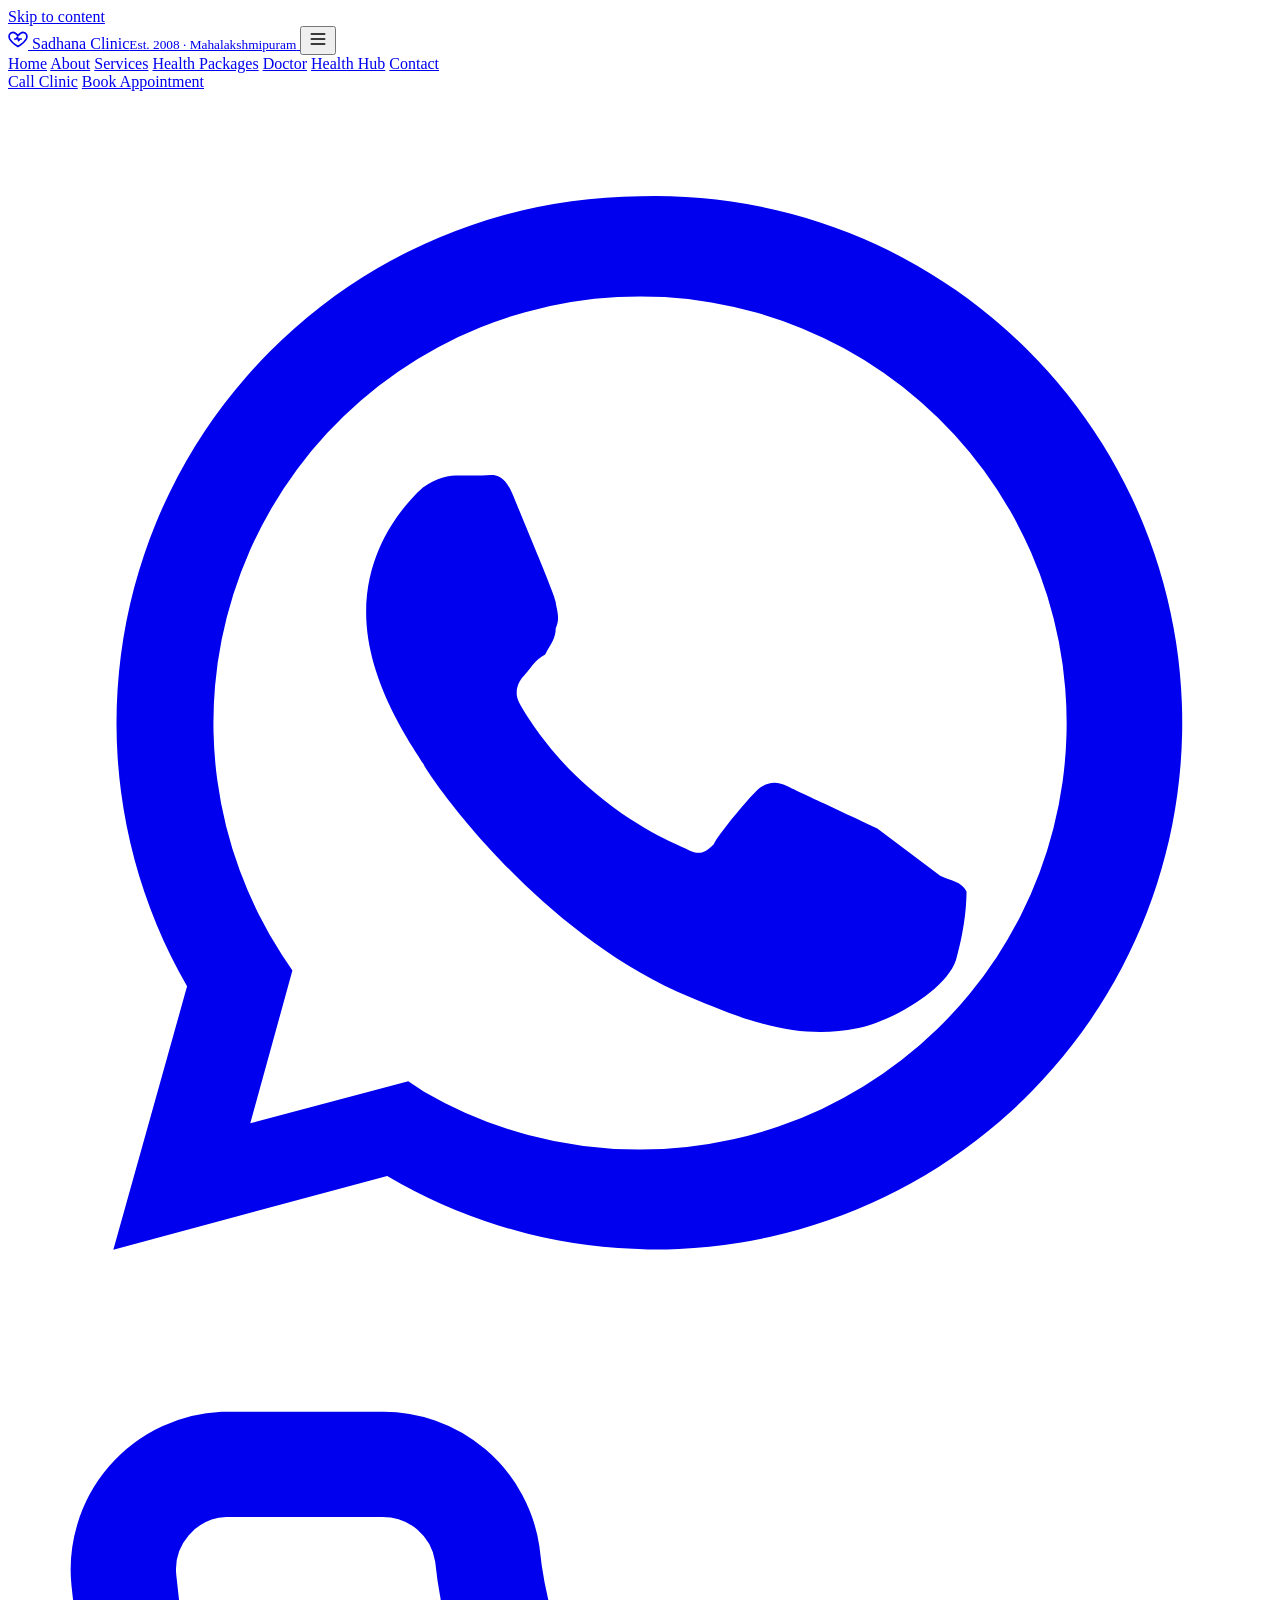
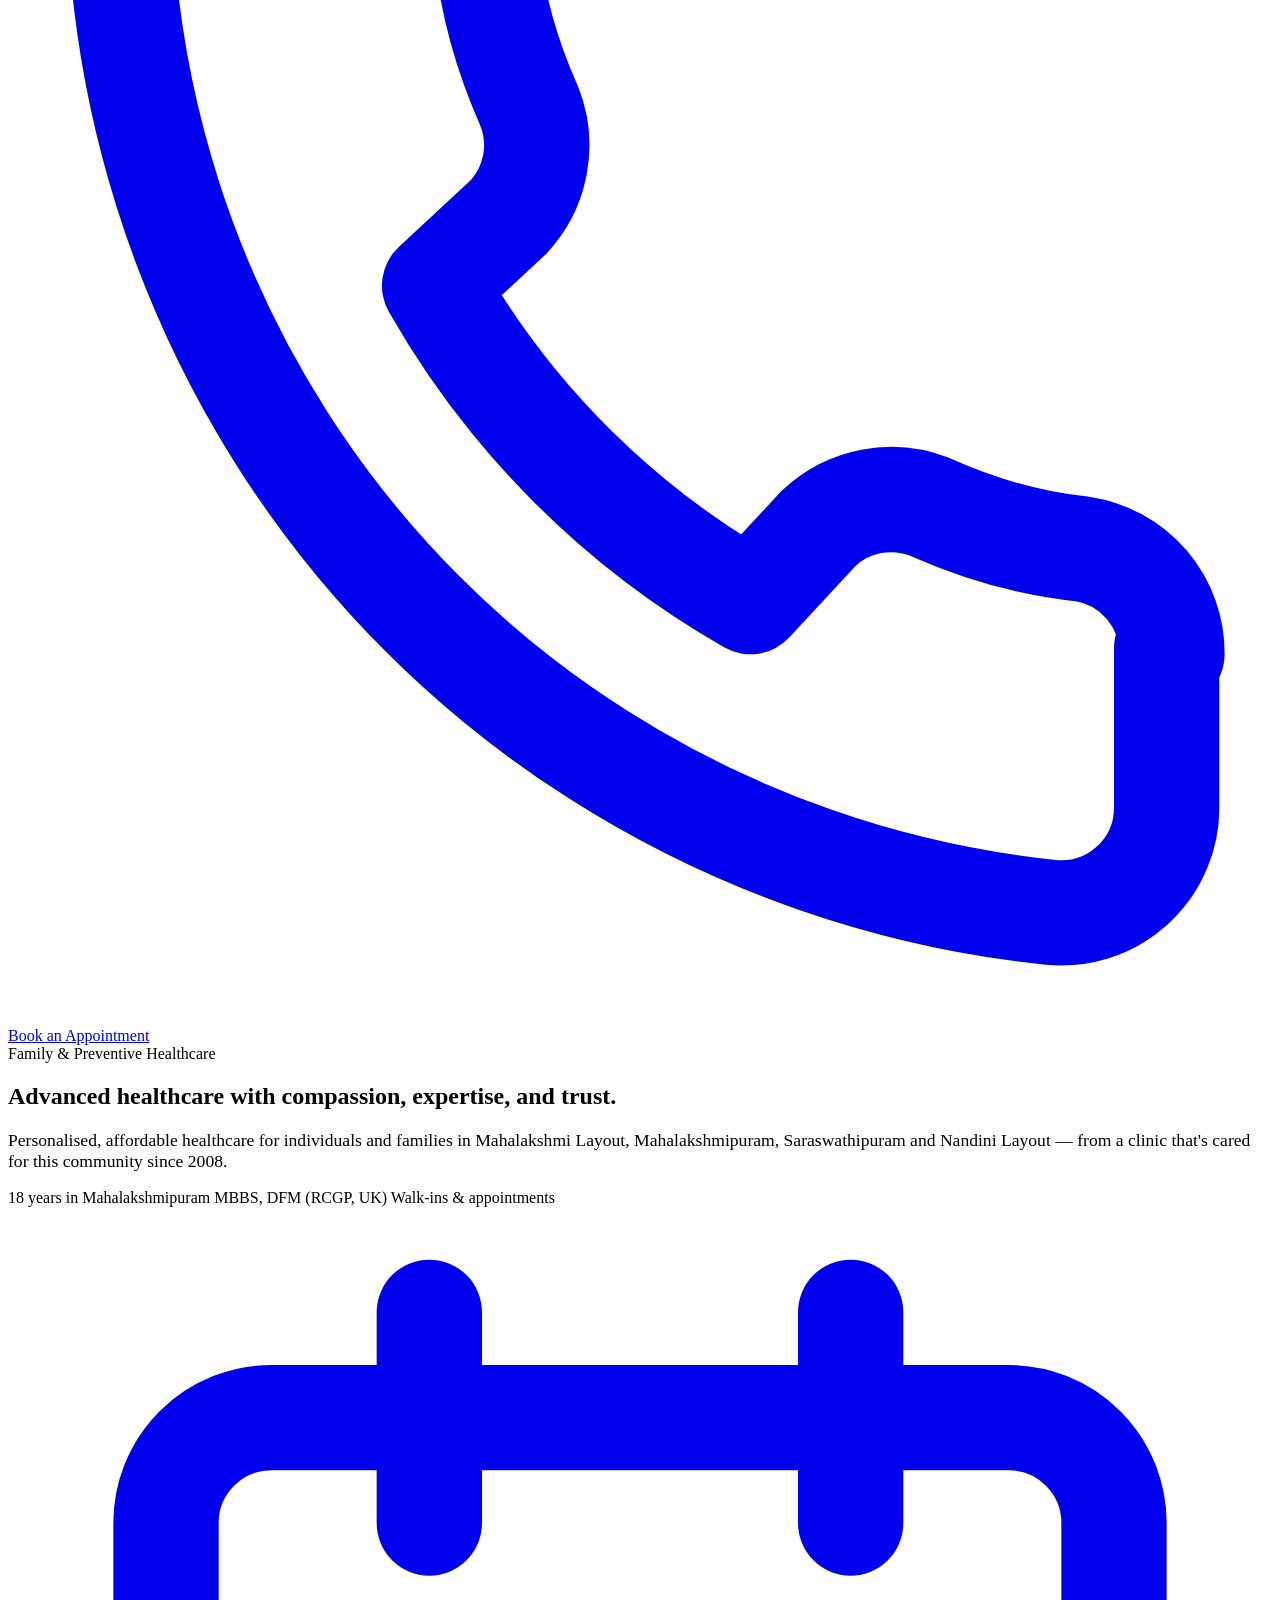
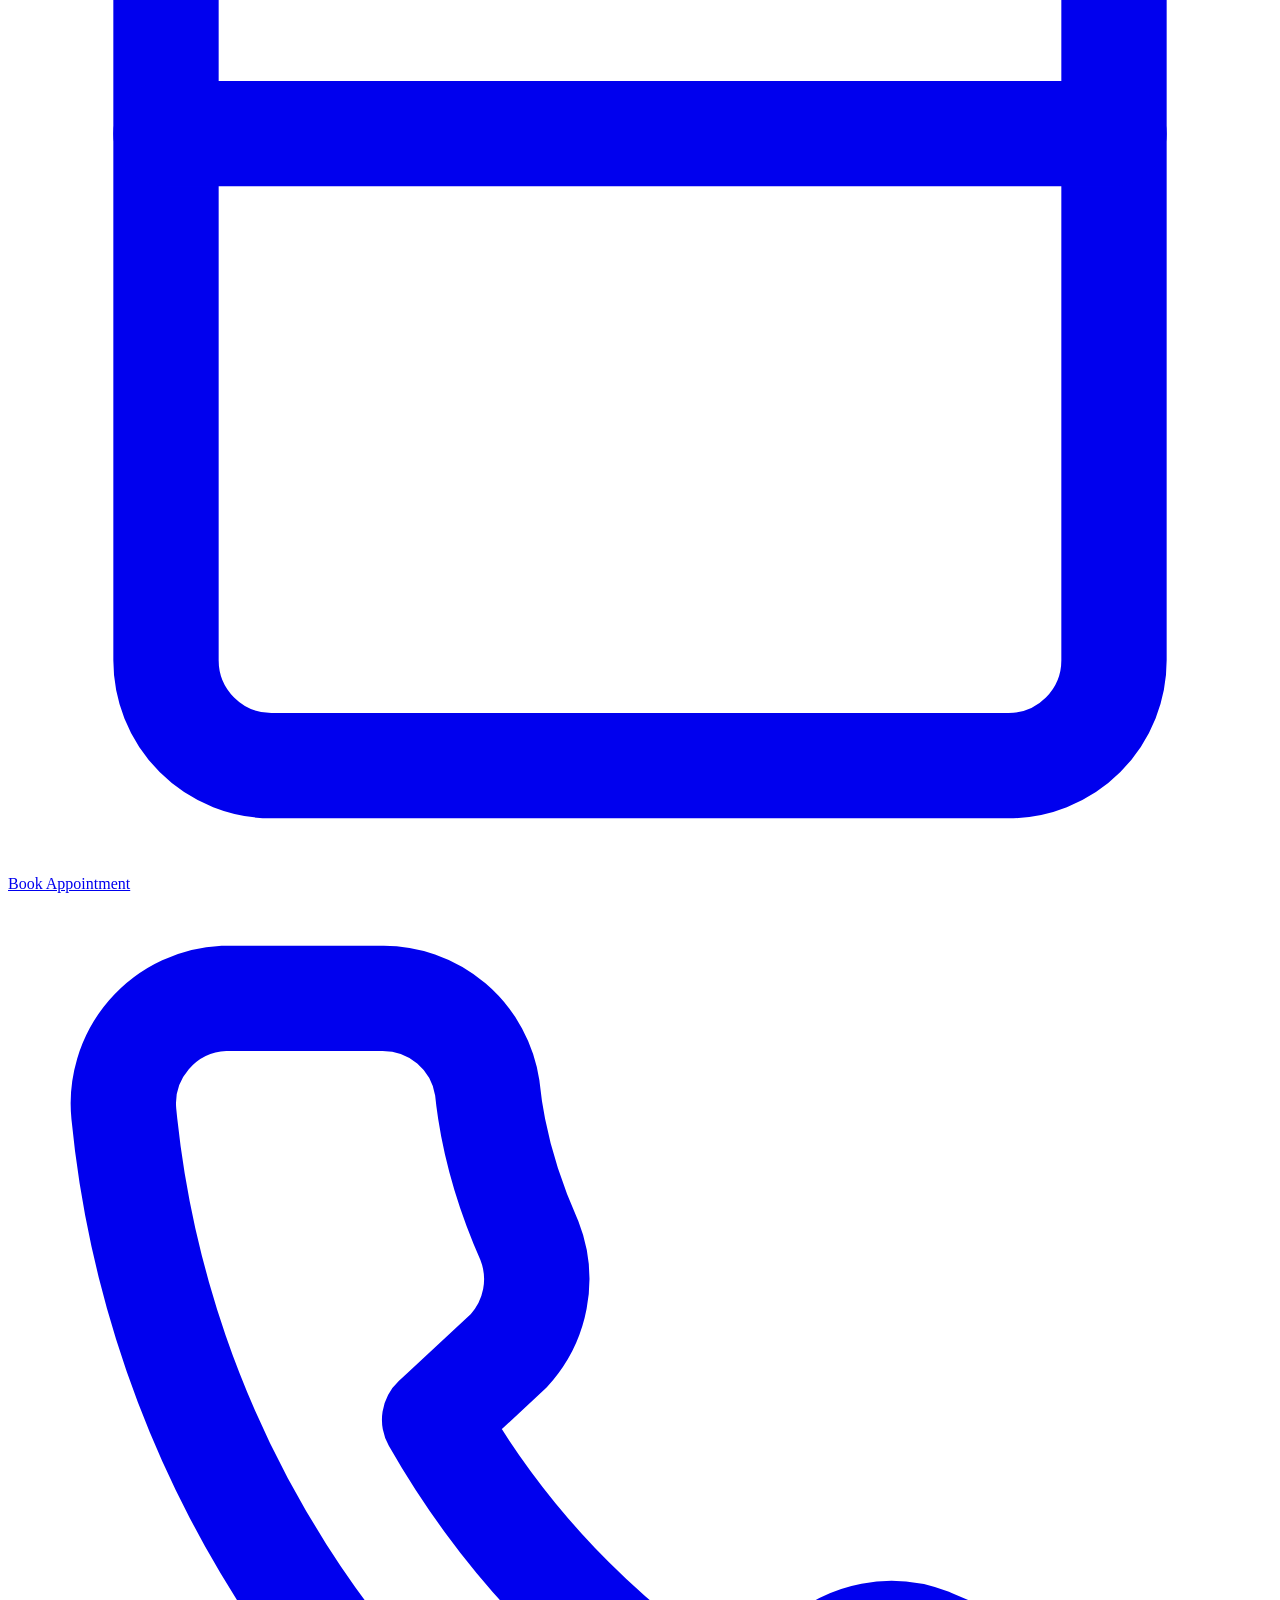
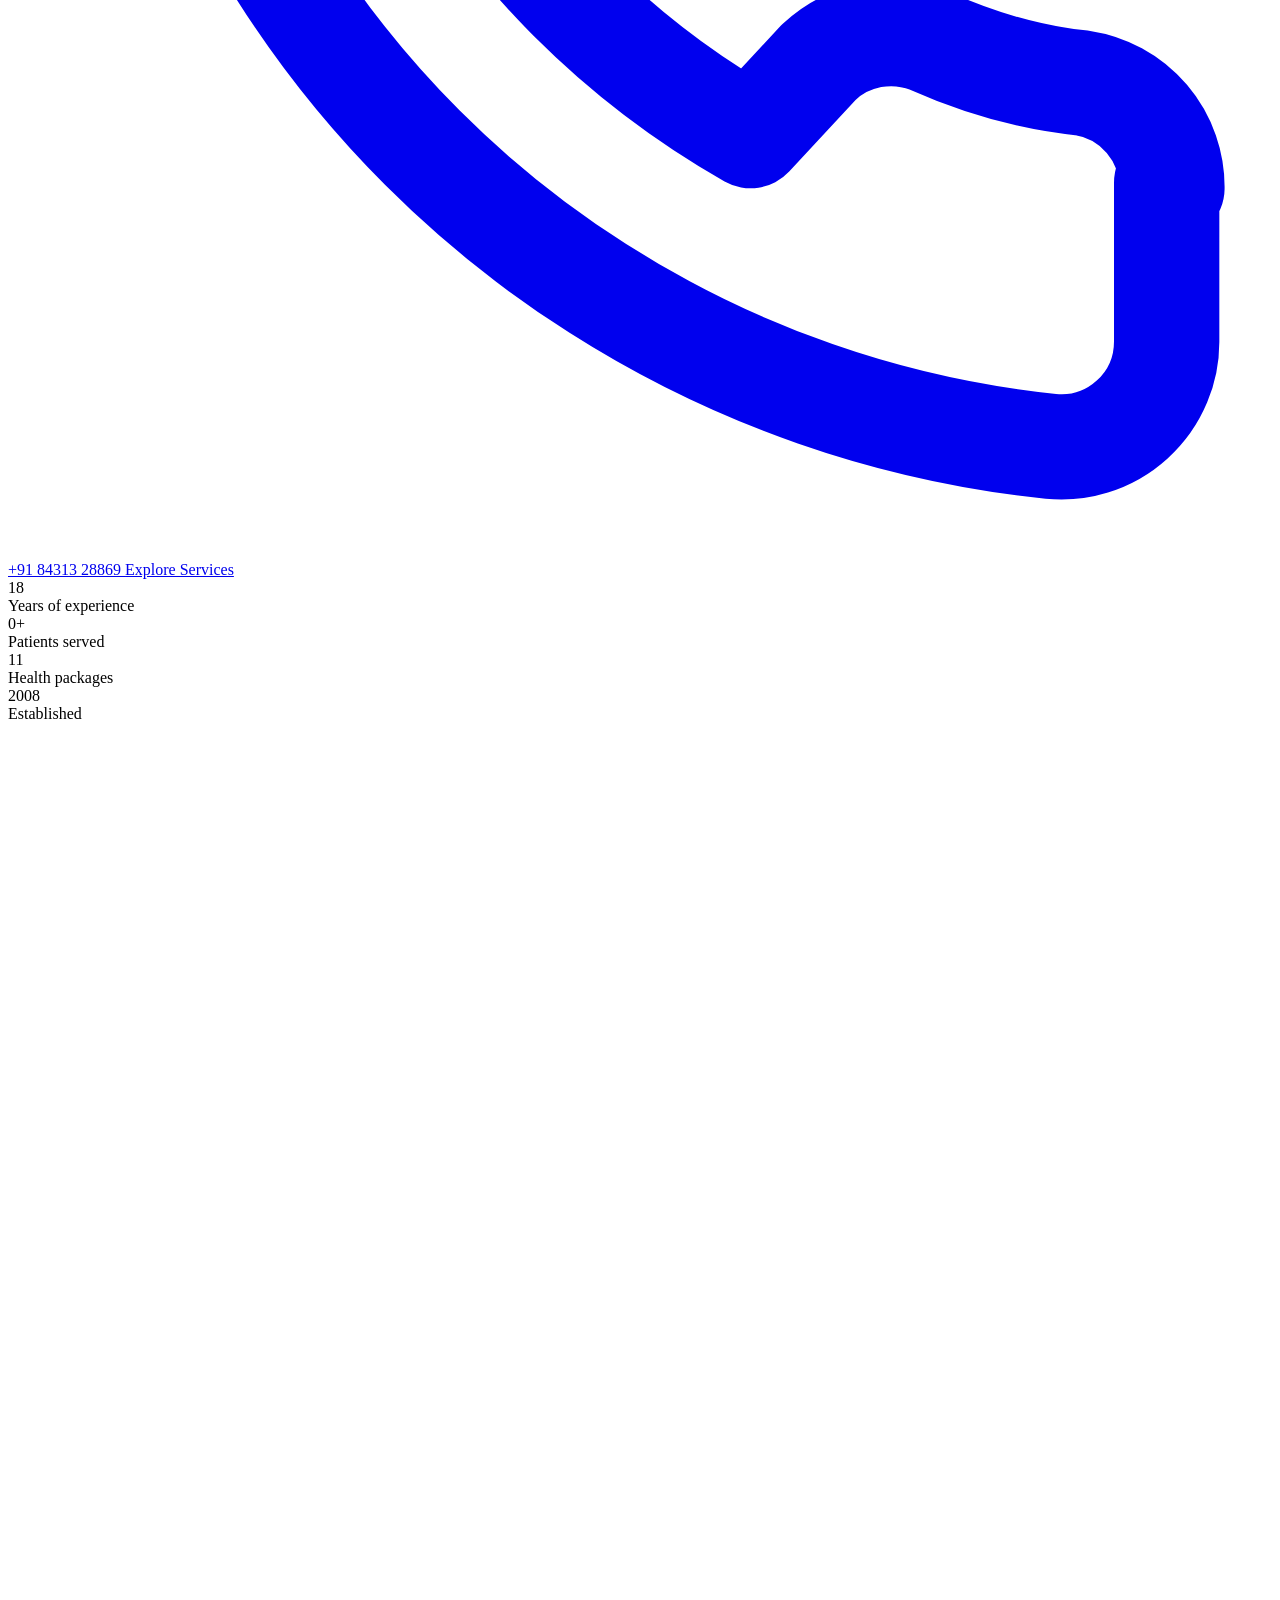
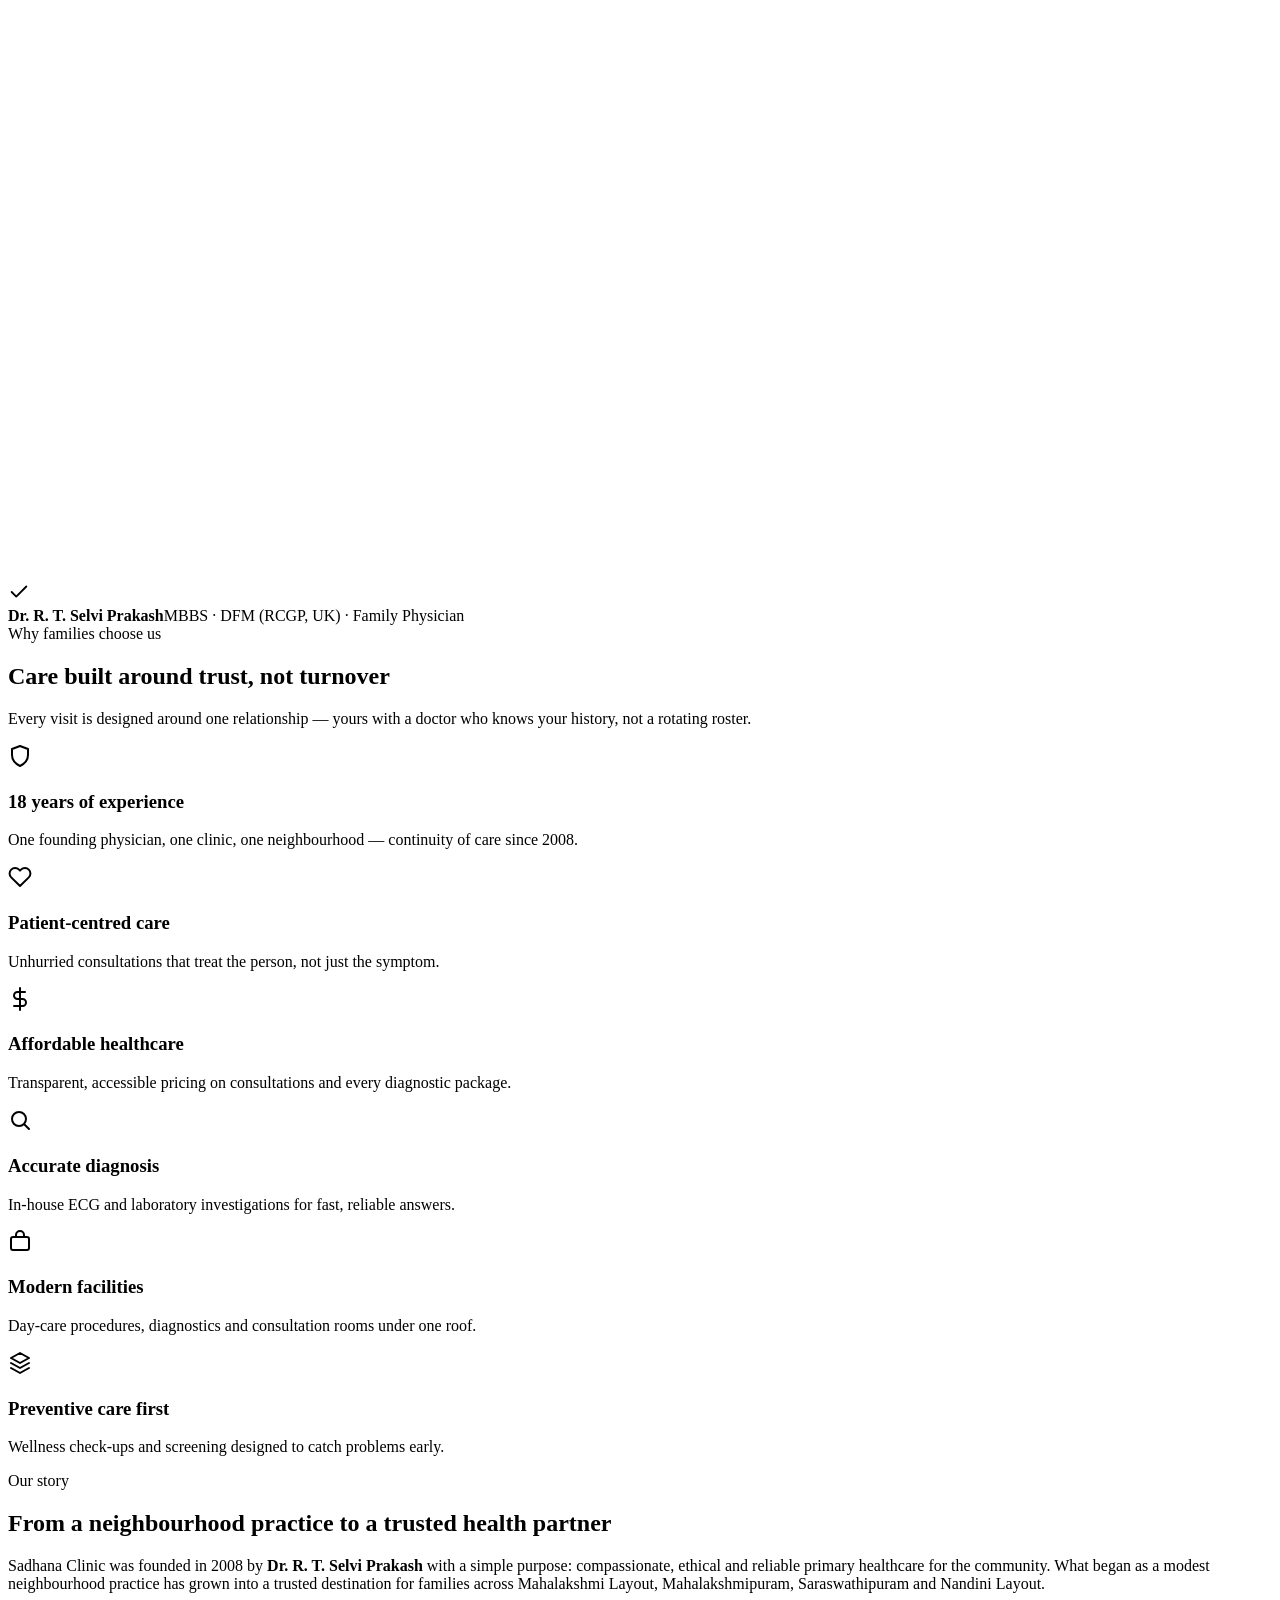
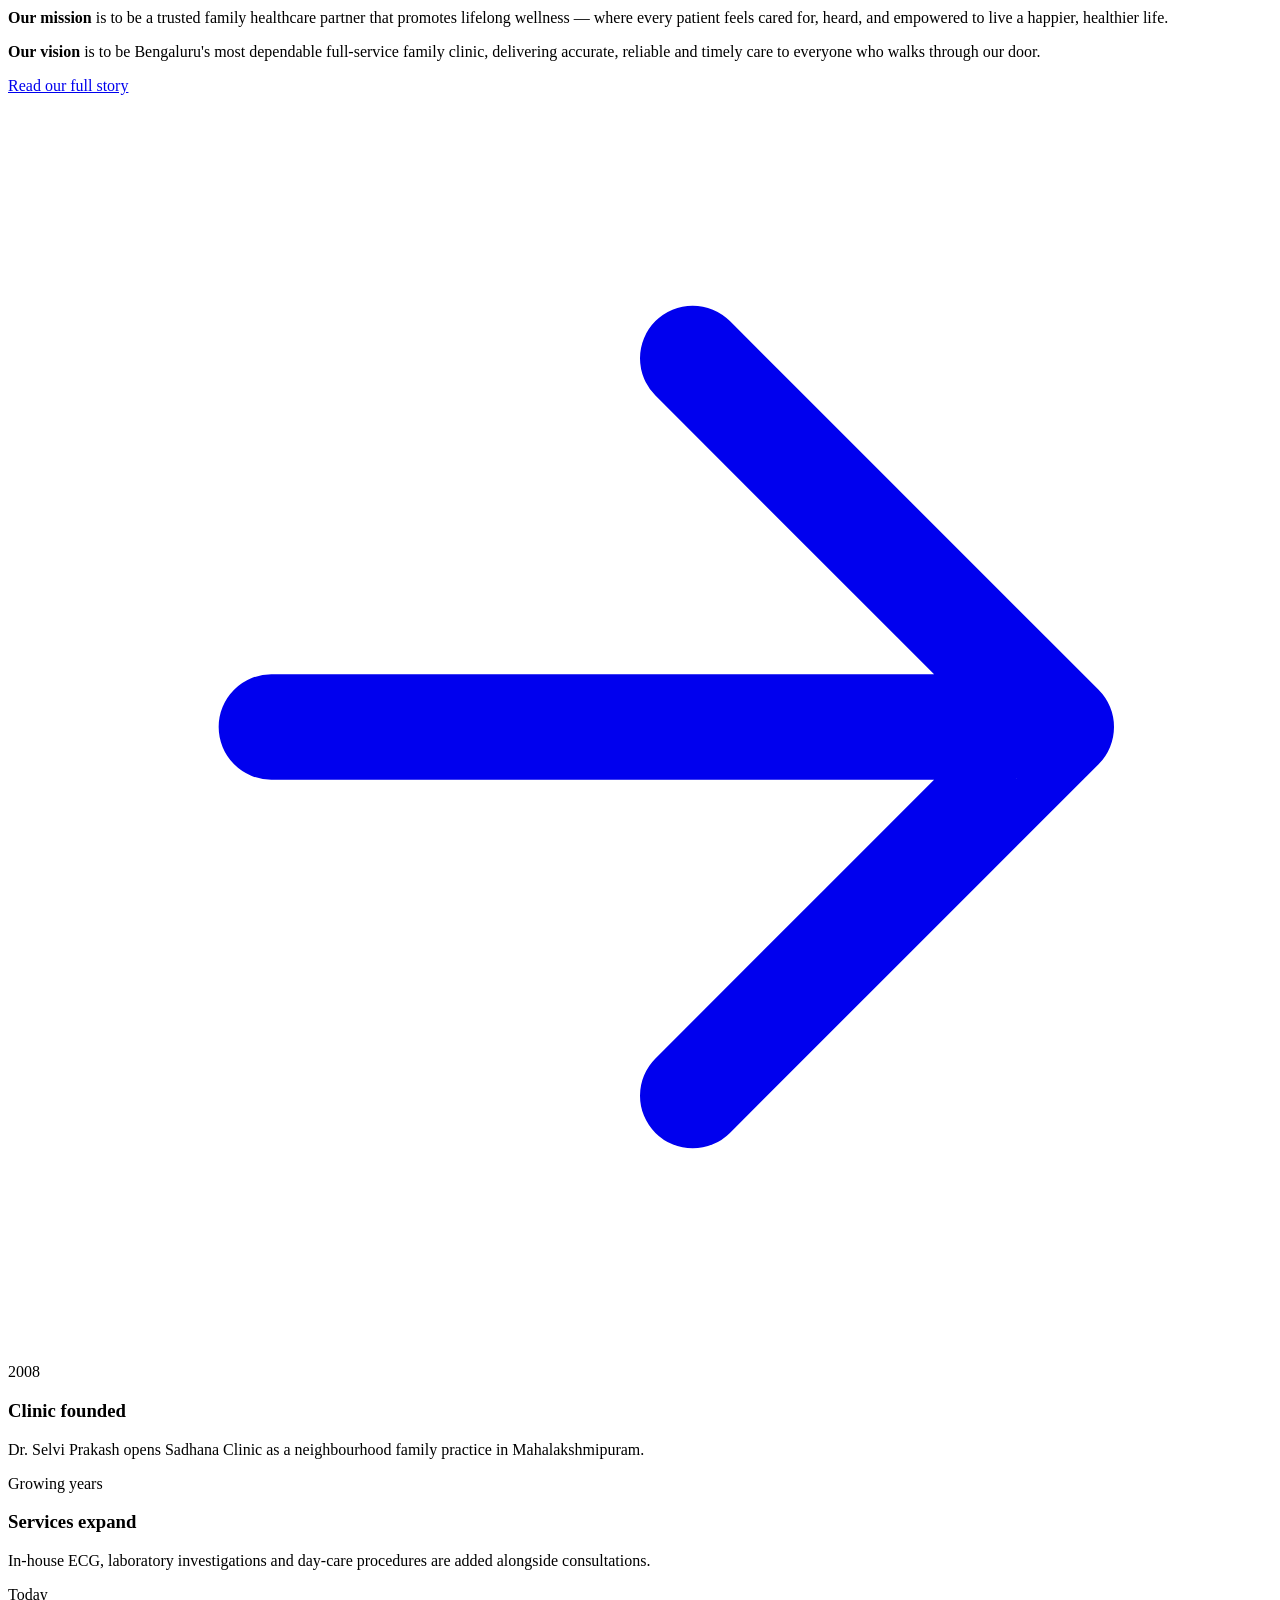
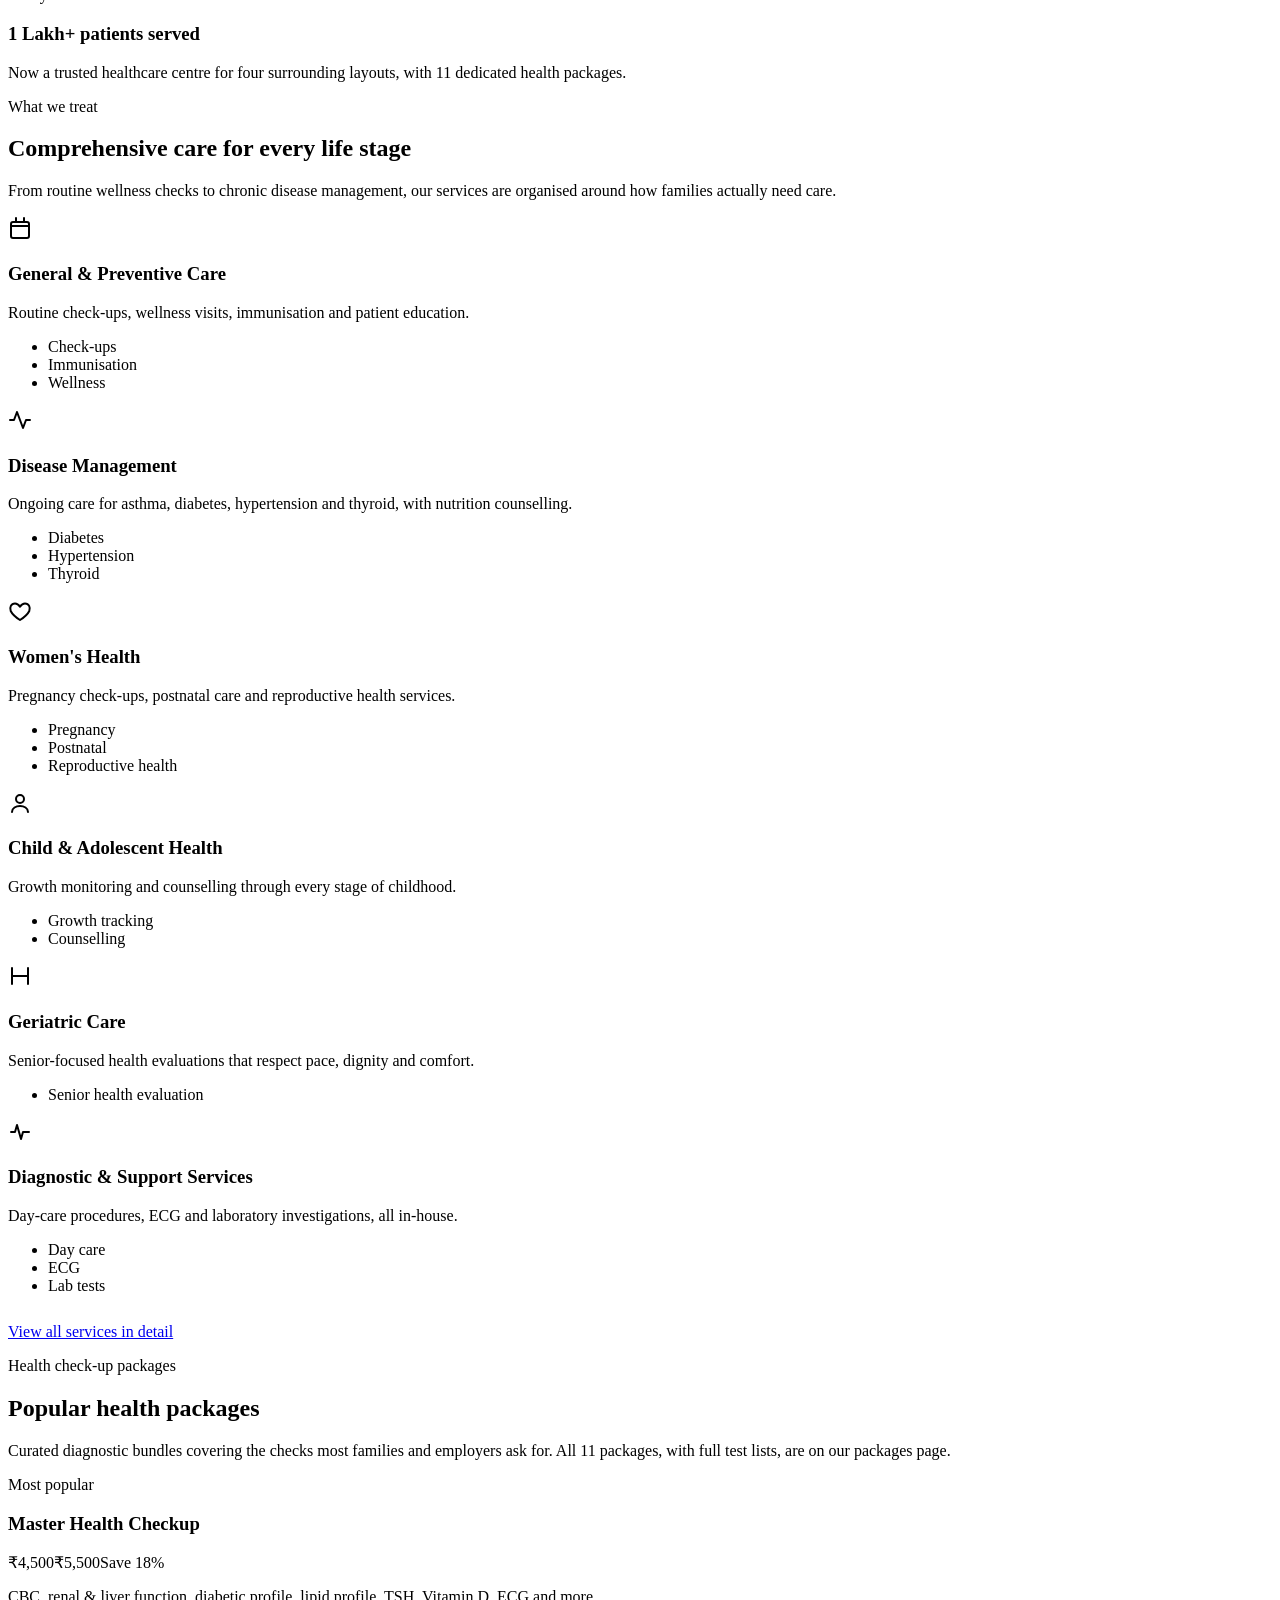
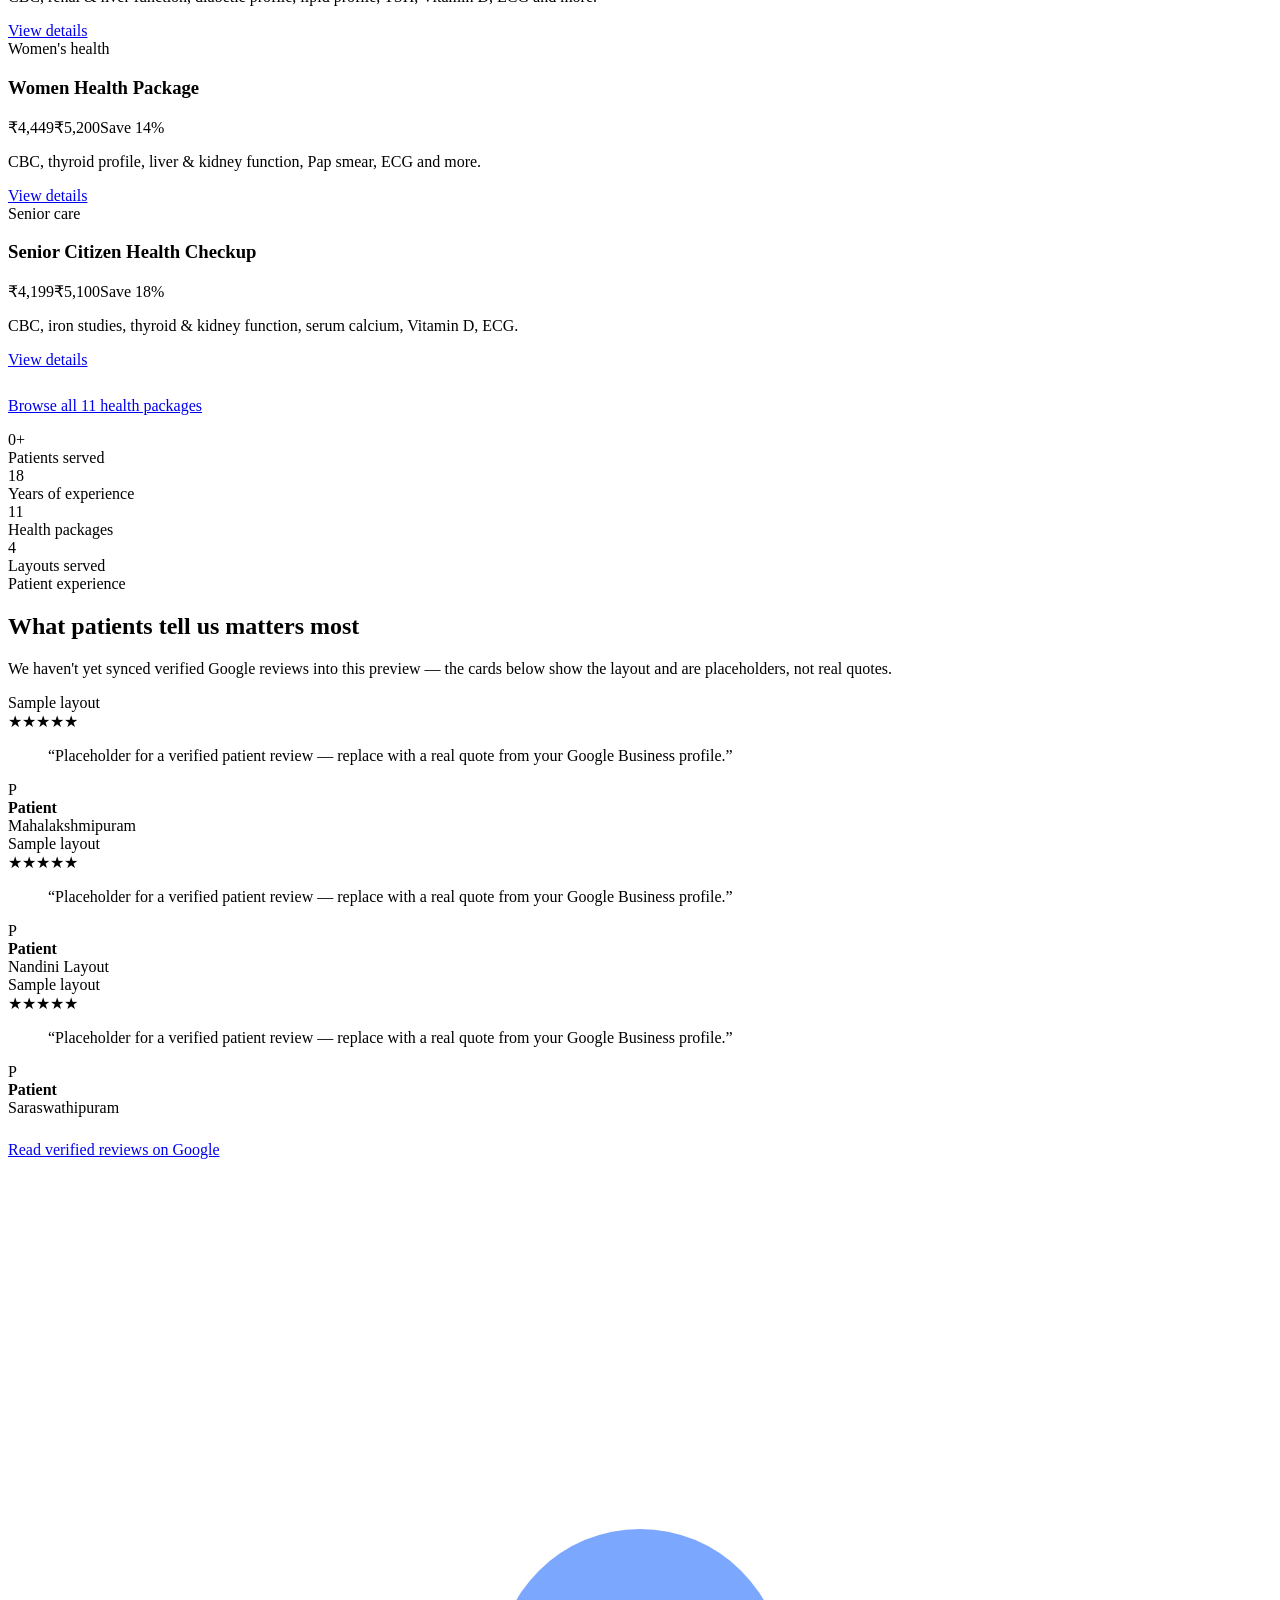
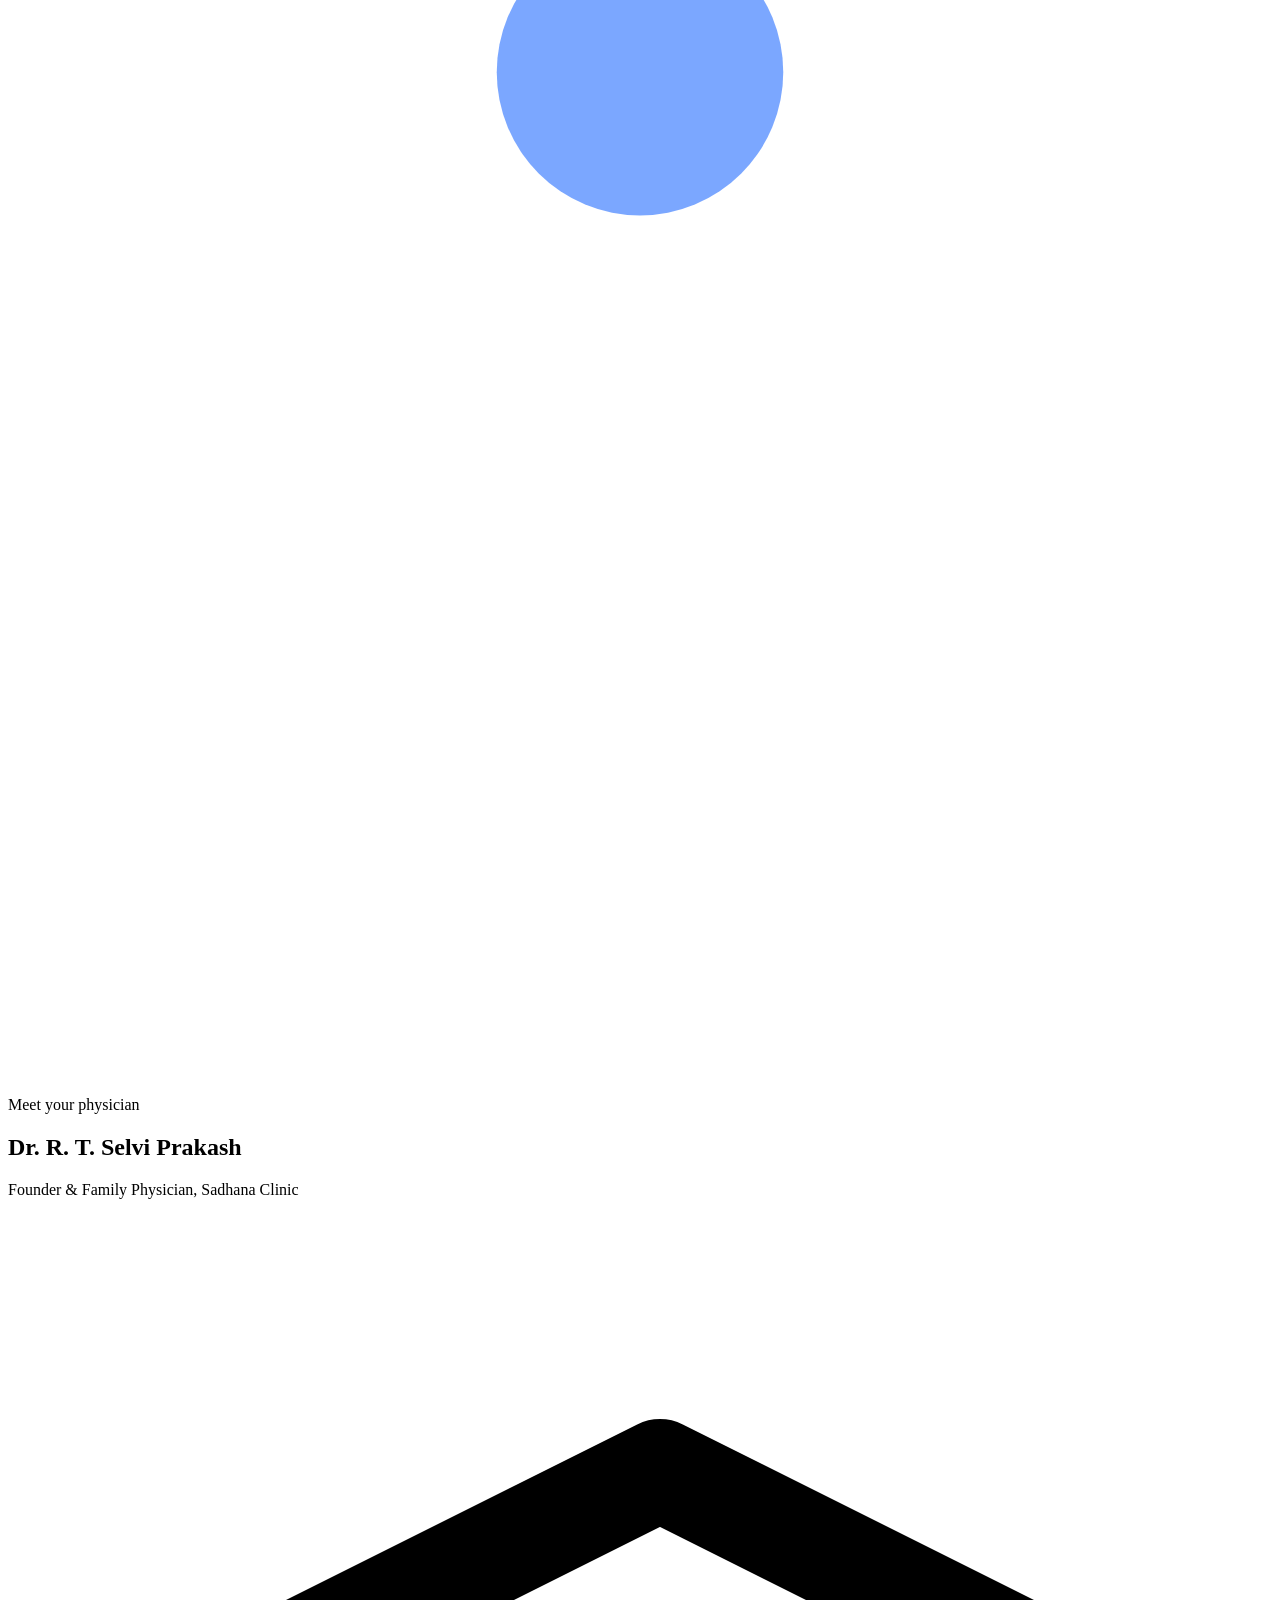
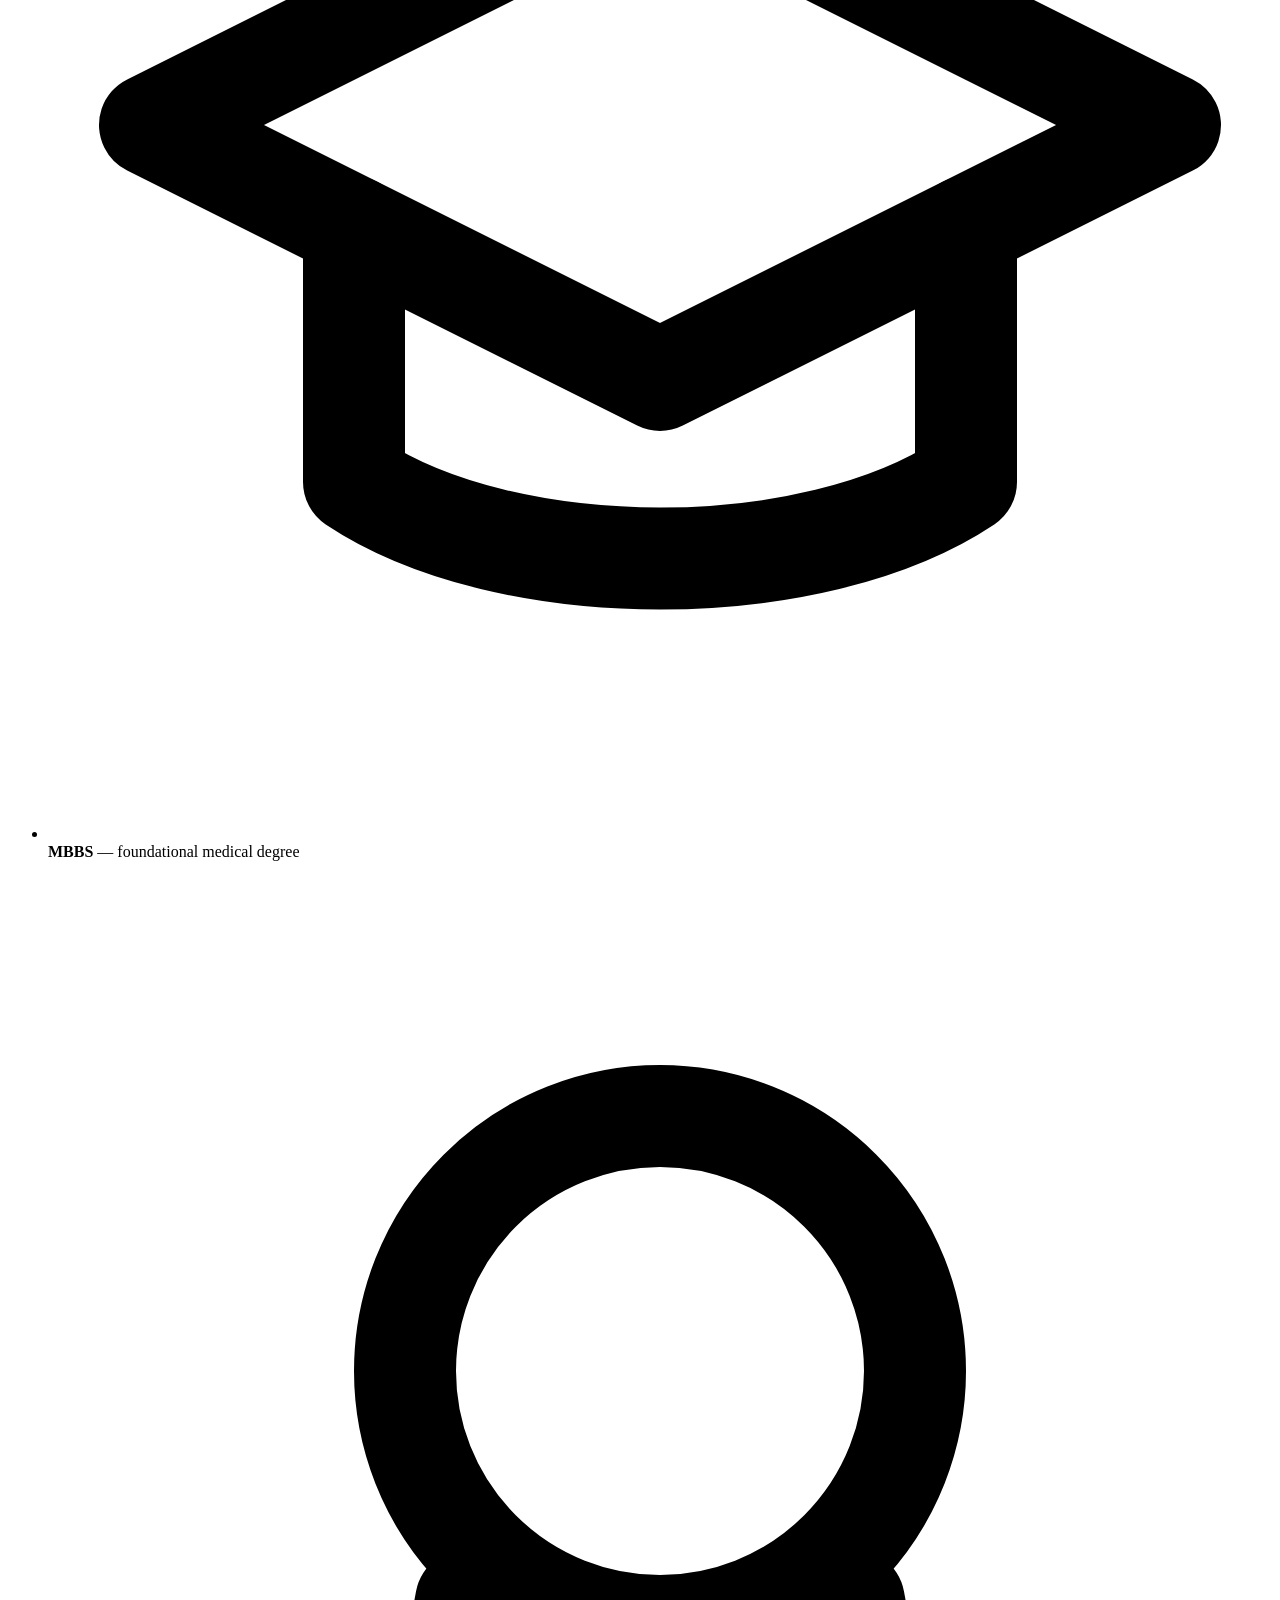
==== index.html @ 5a85759a "Add files via upload" ====
<!doctype html>
<html lang="en">
<head>
<meta charset="utf-8">
<meta name="viewport" content="width=device-width, initial-scale=1">
<title>Sadhana Clinic</title>
<meta name="description" content="Sadhana Clinic, Mahalakshmipuram, Bengaluru — 18 years of compassionate, affordable family healthcare from Dr. R. T. Selvi Prakash. Book a consultation or health check-up today.">
<link rel="stylesheet" href="assets/style.css">
</head>
<body>
<a class="skip-link" href="#main">Skip to content</a>

<header class="site">
  <div class="wrap nav-row">
    <a class="brand" href="index.html">
      <span class="mark" aria-hidden="true">
        <svg width="20" height="20" viewBox="0 0 24 24" fill="none" stroke="currentColor" stroke-width="2" stroke-linecap="round" stroke-linejoin="round"><path d="M12 21s-7.5-4.6-10-9.2C.4 8.1 2 4 6 4c2.3 0 3.7 1.2 6 4 2.3-2.8 3.7-4 6-4 4 0 5.6 4.1 4 7.8-2.5 4.6-10 9.2-10 9.2Z"/><path d="M8 12h2l1.2-2.4L12.8 14 14 12h2"/></svg>
      </span>
      <span>Sadhana Clinic<small>Est. 2008 · Mahalakshmipuram</small></span>
    </a>
    <button class="nav-toggle" aria-label="Toggle menu" aria-expanded="false">
      <svg width="20" height="20" viewBox="0 0 24 24" fill="none" stroke="currentColor" stroke-width="2" stroke-linecap="round"><path d="M4 6h16M4 12h16M4 18h16"/></svg>
    </button>
    <nav class="primary" aria-label="Primary">
      <a href="index.html" aria-current="page">Home</a>
      <a href="about.html">About</a>
      <a href="services.html">Services</a>
      <a href="packages.html">Health Packages</a>
      <a href="doctor.html">Doctor</a>
      <a href="health-hub.html">Health Hub</a>
      <a href="contact.html">Contact</a>
    </nav>
    <div class="nav-cta">
      <a class="btn ghost sm" href="tel:+918431328869">Call Clinic</a>
      <a class="btn primary sm" href="contact.html#appointment">Book Appointment</a>
    </div>
  </div>
</header>

<div class="floating-stack">
  <a class="fab whatsapp" href="https://wa.me/918431328869" aria-label="Chat with Sadhana Clinic on WhatsApp" target="_blank" rel="noopener">
    <svg viewBox="0 0 24 24" fill="currentColor" aria-hidden="true"><path d="M12 2a10 10 0 0 0-8.6 15L2 22l5.2-1.4A10 10 0 1 0 12 2Zm0 18.1a8.1 8.1 0 0 1-4.1-1.1l-.3-.2-3 .8.8-2.9-.2-.3A8.1 8.1 0 1 1 12 20.1Zm4.5-6.1c-.2-.1-1.5-.7-1.7-.8-.2-.1-.4-.1-.6.1-.2.2-.7.8-.8 1-.2.2-.3.2-.5.1-.2-.1-1-.4-1.9-1.2-.7-.6-1.2-1.4-1.3-1.6-.1-.2 0-.4.1-.5.1-.1.2-.3.4-.4.1-.2.2-.3.2-.5.1-.2 0-.4 0-.5s-.6-1.5-.8-2c-.2-.5-.4-.4-.6-.4h-.5c-.2 0-.5.1-.7.3-.2.2-1 1-1 2.3 0 1.4 1 2.7 1.1 2.9.1.2 2 3 4.8 4.3.7.3 1.2.5 1.6.6.7.2 1.3.2 1.8.1.6-.1 1.7-.7 1.9-1.3.2-.7.2-1.2.2-1.3-.1-.2-.3-.2-.5-.3Z"/></svg>
  </a>
  <a class="fab call" href="tel:+918431328869" aria-label="Call Sadhana Clinic">
    <svg viewBox="0 0 24 24" fill="none" stroke="currentColor" stroke-width="2" stroke-linecap="round" stroke-linejoin="round" aria-hidden="true"><path d="M22 16.9v3a2 2 0 0 1-2.2 2 19.8 19.8 0 0 1-8.6-3 19.5 19.5 0 0 1-6-6 19.8 19.8 0 0 1-3-8.7A2 2 0 0 1 4.1 2h3a2 2 0 0 1 2 1.7c.1 1 .4 2 .8 2.9a2 2 0 0 1-.4 2.1L8.1 10a16 16 0 0 0 6 6l1.3-1.4a2 2 0 0 1 2.1-.4c.9.4 1.9.7 2.9.8a2 2 0 0 1 1.7 2Z"/></svg>
  </a>
</div>
<div class="mobile-book-bar"><a class="btn primary" href="contact.html#appointment">Book an Appointment</a></div>

<main id="main">

<!-- HERO -->
<section class="hero">
  <div class="wrap hero-grid">
    <div>
      <span class="eyebrow">Family &amp; Preventive Healthcare</span>
      <h1>Advanced healthcare with compassion, expertise, and trust.</h1>
      <p style="font-size:1.1rem">Personalised, affordable healthcare for individuals and families in Mahalakshmi Layout, Mahalakshmipuram, Saraswathipuram and Nandini Layout — from a clinic that's cared for this community since 2008.</p>
      <div class="hero-badges">
        <span class="pill"><span class="dot"></span>18 years in Mahalakshmipuram</span>
        <span class="pill"><span class="dot"></span>MBBS, DFM (RCGP, UK)</span>
        <span class="pill"><span class="dot"></span>Walk-ins &amp; appointments</span>
      </div>
      <div class="hero-ctas">
        <a class="btn primary" href="contact.html#appointment">
          <svg viewBox="0 0 24 24" fill="none" stroke="currentColor" stroke-width="2" stroke-linecap="round" stroke-linejoin="round"><rect x="3" y="4" width="18" height="18" rx="2"/><path d="M3 10h18M8 2v4M16 2v4"/></svg>
          Book Appointment
        </a>
        <a class="btn ghost" href="tel:+918431328869">
          <svg viewBox="0 0 24 24" fill="none" stroke="currentColor" stroke-width="2" stroke-linecap="round" stroke-linejoin="round"><path d="M22 16.9v3a2 2 0 0 1-2.2 2 19.8 19.8 0 0 1-8.6-3 19.5 19.5 0 0 1-6-6 19.8 19.8 0 0 1-3-8.7A2 2 0 0 1 4.1 2h3a2 2 0 0 1 2 1.7c.1 1 .4 2 .8 2.9a2 2 0 0 1-.4 2.1L8.1 10a16 16 0 0 0 6 6l1.3-1.4a2 2 0 0 1 2.1-.4c.9.4 1.9.7 2.9.8a2 2 0 0 1 1.7 2Z"/></svg>
          +91 84313 28869
        </a>
        <a class="btn ghost" href="services.html">Explore Services</a>
      </div>
      <div class="hero-stats">
        <div class="stat"><div class="num tabular"><span data-count="18">18</span></div><div class="lbl">Years of experience</div></div>
        <div class="stat"><div class="num tabular"><span data-count="100000">0</span>+</div><div class="lbl">Patients served</div></div>
        <div class="stat"><div class="num tabular"><span data-count="11">11</span></div><div class="lbl">Health packages</div></div>
        <div class="stat"><div class="num tabular"><span data-count="2008">2008</span></div><div class="lbl">Established</div></div>
      </div>
    </div>
    <div class="hero-visual" role="img" aria-label="Illustration representing compassionate family healthcare at Sadhana Clinic">
      <svg viewBox="0 0 400 460" xmlns="http://www.w3.org/2000/svg" aria-hidden="true">
        <defs>
          <linearGradient id="g1" x1="0" y1="0" x2="1" y2="1">
            <stop offset="0" stop-color="#ffffff" stop-opacity=".16"/>
            <stop offset="1" stop-color="#ffffff" stop-opacity="0"/>
          </linearGradient>
        </defs>
        <rect width="400" height="460" fill="url(#g1)"/>
        <circle cx="200" cy="150" r="86" fill="#ffffff" opacity=".14"/>
        <circle cx="90" cy="330" r="46" fill="#ffffff" opacity=".12"/>
        <circle cx="330" cy="360" r="30" fill="#ffffff" opacity=".16"/>
        <g stroke="#ffffff" stroke-width="6" stroke-linecap="round" opacity=".9" fill="none">
          <path d="M120 170h60l14-34 20 60 16-40 10 14h58"/>
        </g>
        <g fill="#ffffff">
          <circle cx="200" cy="150" r="8"/>
        </g>
      </svg>
      <div class="hero-float-card">
        <span class="ic" aria-hidden="true">
          <svg width="22" height="22" viewBox="0 0 24 24" fill="none" stroke="currentColor" stroke-width="2" stroke-linecap="round" stroke-linejoin="round"><path d="M20 6 9 17l-5-5"/></svg>
        </span>
        <div><strong>Dr. R. T. Selvi Prakash</strong><span>MBBS · DFM (RCGP, UK) · Family Physician</span></div>
      </div>
    </div>
  </div>
</section>

<!-- WHY CHOOSE US -->
<section class="band-alt">
  <div class="wrap">
    <div class="section-head center">
      <span class="eyebrow">Why families choose us</span>
      <h2>Care built around trust, not turnover</h2>
      <p class="center" style="margin-inline:auto">Every visit is designed around one relationship — yours with a doctor who knows your history, not a rotating roster.</p>
    </div>
    <div class="grid cols-3">
      <div class="card">
        <span class="ic" aria-hidden="true"><svg width="24" height="24" viewBox="0 0 24 24" fill="none" stroke="currentColor" stroke-width="2" stroke-linecap="round" stroke-linejoin="round"><path d="M12 2 4 5v6c0 5 3.4 8.7 8 11 4.6-2.3 8-6 8-11V5Z"/></svg></span>
        <h3>18 years of experience</h3>
        <p>One founding physician, one clinic, one neighbourhood — continuity of care since 2008.</p>
      </div>
      <div class="card">
        <span class="ic" aria-hidden="true"><svg width="24" height="24" viewBox="0 0 24 24" fill="none" stroke="currentColor" stroke-width="2" stroke-linecap="round" stroke-linejoin="round"><path d="M20.8 4.6a5.5 5.5 0 0 0-7.8 0L12 5.6l-1-1a5.5 5.5 0 1 0-7.8 7.8L12 21l8.8-8.6a5.5 5.5 0 0 0 0-7.8Z"/></svg></span>
        <h3>Patient-centred care</h3>
        <p>Unhurried consultations that treat the person, not just the symptom.</p>
      </div>
      <div class="card">
        <span class="ic" aria-hidden="true"><svg width="24" height="24" viewBox="0 0 24 24" fill="none" stroke="currentColor" stroke-width="2" stroke-linecap="round" stroke-linejoin="round"><path d="M12 1v22M17 5H9.5a3.5 3.5 0 0 0 0 7h5a3.5 3.5 0 0 1 0 7H6"/></svg></span>
        <h3>Affordable healthcare</h3>
        <p>Transparent, accessible pricing on consultations and every diagnostic package.</p>
      </div>
      <div class="card">
        <span class="ic" aria-hidden="true"><svg width="24" height="24" viewBox="0 0 24 24" fill="none" stroke="currentColor" stroke-width="2" stroke-linecap="round" stroke-linejoin="round"><circle cx="11" cy="11" r="7"/><path d="m21 21-4.3-4.3"/></svg></span>
        <h3>Accurate diagnosis</h3>
        <p>In-house ECG and laboratory investigations for fast, reliable answers.</p>
      </div>
      <div class="card">
        <span class="ic" aria-hidden="true"><svg width="24" height="24" viewBox="0 0 24 24" fill="none" stroke="currentColor" stroke-width="2" stroke-linecap="round" stroke-linejoin="round"><rect x="3" y="7" width="18" height="13" rx="2"/><path d="M8 7V5a4 4 0 0 1 8 0v2"/></svg></span>
        <h3>Modern facilities</h3>
        <p>Day-care procedures, diagnostics and consultation rooms under one roof.</p>
      </div>
      <div class="card">
        <span class="ic" aria-hidden="true"><svg width="24" height="24" viewBox="0 0 24 24" fill="none" stroke="currentColor" stroke-width="2" stroke-linecap="round" stroke-linejoin="round"><path d="M12 2 3 7l9 5 9-5-9-5Z"/><path d="M3 12l9 5 9-5M3 17l9 5 9-5"/></svg></span>
        <h3>Preventive care first</h3>
        <p>Wellness check-ups and screening designed to catch problems early.</p>
      </div>
    </div>
  </div>
</section>

<!-- ABOUT -->
<section id="about">
  <div class="wrap two-col">
    <div>
      <span class="eyebrow">Our story</span>
      <h2>From a neighbourhood practice to a trusted health partner</h2>
      <p>Sadhana Clinic was founded in 2008 by <strong>Dr. R. T. Selvi Prakash</strong> with a simple purpose: compassionate, ethical and reliable primary healthcare for the community. What began as a modest neighbourhood practice has grown into a trusted destination for families across Mahalakshmi Layout, Mahalakshmipuram, Saraswathipuram and Nandini Layout.</p>
      <p><strong>Our mission</strong> is to be a trusted family healthcare partner that promotes lifelong wellness — where every patient feels cared for, heard, and empowered to live a happier, healthier life.</p>
      <p><strong>Our vision</strong> is to be Bengaluru's most dependable full-service family clinic, delivering accurate, reliable and timely care to everyone who walks through our door.</p>
      <a class="card-link" href="about.html">Read our full story<svg viewBox="0 0 24 24" fill="none" stroke="currentColor" stroke-width="2" stroke-linecap="round" stroke-linejoin="round"><path d="M5 12h14M13 5l7 7-7 7"/></svg></a>
    </div>
    <div>
      <div class="timeline">
        <div class="item"><span class="yr">2008</span><h3>Clinic founded</h3><p class="muted">Dr. Selvi Prakash opens Sadhana Clinic as a neighbourhood family practice in Mahalakshmipuram.</p></div>
        <div class="item"><span class="yr">Growing years</span><h3>Services expand</h3><p class="muted">In-house ECG, laboratory investigations and day-care procedures are added alongside consultations.</p></div>
        <div class="item"><span class="yr">Today</span><h3>1 Lakh+ patients served</h3><p class="muted">Now a trusted healthcare centre for four surrounding layouts, with 11 dedicated health packages.</p></div>
      </div>
    </div>
  </div>
</section>

<!-- SERVICES -->
<section class="band-alt" id="services-preview">
  <div class="wrap">
    <div class="section-head">
      <span class="eyebrow">What we treat</span>
      <h2>Comprehensive care for every life stage</h2>
      <p>From routine wellness checks to chronic disease management, our services are organised around how families actually need care.</p>
    </div>
    <div class="grid cols-3">
      <div class="card raised">
        <span class="ic" aria-hidden="true"><svg width="24" height="24" viewBox="0 0 24 24" fill="none" stroke="currentColor" stroke-width="2" stroke-linecap="round" stroke-linejoin="round"><path d="M8 2v4M16 2v4M3 10h18M5 6h14a2 2 0 0 1 2 2v12a2 2 0 0 1-2 2H5a2 2 0 0 1-2-2V8a2 2 0 0 1 2-2Z"/></svg></span>
        <h3>General &amp; Preventive Care</h3>
        <p>Routine check-ups, wellness visits, immunisation and patient education.</p>
        <ul class="chips"><li>Check-ups</li><li>Immunisation</li><li>Wellness</li></ul>
      </div>
      <div class="card raised">
        <span class="ic" aria-hidden="true"><svg width="24" height="24" viewBox="0 0 24 24" fill="none" stroke="currentColor" stroke-width="2" stroke-linecap="round" stroke-linejoin="round"><path d="M22 12h-4l-3 8-6-16-3 8H2"/></svg></span>
        <h3>Disease Management</h3>
        <p>Ongoing care for asthma, diabetes, hypertension and thyroid, with nutrition counselling.</p>
        <ul class="chips"><li>Diabetes</li><li>Hypertension</li><li>Thyroid</li></ul>
      </div>
      <div class="card raised">
        <span class="ic" aria-hidden="true"><svg width="24" height="24" viewBox="0 0 24 24" fill="none" stroke="currentColor" stroke-width="2" stroke-linecap="round" stroke-linejoin="round"><path d="M12 21s-7-4.4-9.3-9C1.4 8.4 3 4.5 7 4.5c2 0 3.6 1.1 5 3.2 1.4-2.1 3-3.2 5-3.2 4 0 5.6 3.9 4.3 7.5C19 16.6 12 21 12 21Z"/></svg></span>
        <h3>Women's Health</h3>
        <p>Pregnancy check-ups, postnatal care and reproductive health services.</p>
        <ul class="chips"><li>Pregnancy</li><li>Postnatal</li><li>Reproductive health</li></ul>
      </div>
      <div class="card raised">
        <span class="ic" aria-hidden="true"><svg width="24" height="24" viewBox="0 0 24 24" fill="none" stroke="currentColor" stroke-width="2" stroke-linecap="round" stroke-linejoin="round"><circle cx="12" cy="8" r="4"/><path d="M4 21c0-4 4-6 8-6s8 2 8 6"/></svg></span>
        <h3>Child &amp; Adolescent Health</h3>
        <p>Growth monitoring and counselling through every stage of childhood.</p>
        <ul class="chips"><li>Growth tracking</li><li>Counselling</li></ul>
      </div>
      <div class="card raised">
        <span class="ic" aria-hidden="true"><svg width="24" height="24" viewBox="0 0 24 24" fill="none" stroke="currentColor" stroke-width="2" stroke-linecap="round" stroke-linejoin="round"><path d="M4 4v16M4 12h16M20 4v16"/></svg></span>
        <h3>Geriatric Care</h3>
        <p>Senior-focused health evaluations that respect pace, dignity and comfort.</p>
        <ul class="chips"><li>Senior health evaluation</li></ul>
      </div>
      <div class="card raised">
        <span class="ic" aria-hidden="true"><svg width="24" height="24" viewBox="0 0 24 24" fill="none" stroke="currentColor" stroke-width="2" stroke-linecap="round" stroke-linejoin="round"><path d="M3 12h4l2-7 4 14 2-7h6"/></svg></span>
        <h3>Diagnostic &amp; Support Services</h3>
        <p>Day-care procedures, ECG and laboratory investigations, all in-house.</p>
        <ul class="chips"><li>Day care</li><li>ECG</li><li>Lab tests</li></ul>
      </div>
    </div>
    <p class="center" style="margin-top:28px"><a class="btn ghost" href="services.html">View all services in detail</a></p>
  </div>
</section>

<!-- PACKAGES PREVIEW -->
<section id="packages-preview">
  <div class="wrap">
    <div class="section-head">
      <span class="eyebrow">Health check-up packages</span>
      <h2>Popular health packages</h2>
      <p>Curated diagnostic bundles covering the checks most families and employers ask for. All 11 packages, with full test lists, are on our packages page.</p>
    </div>
    <div class="grid cols-3">
      <div class="card pkg-card">
        <span class="cat">Most popular</span>
        <h3>Master Health Checkup</h3>
        <div class="pkg-price"><span class="now tabular">₹4,500</span><span class="was tabular">₹5,500</span><span class="save">Save 18%</span></div>
        <p class="muted">CBC, renal &amp; liver function, diabetic profile, lipid profile, TSH, Vitamin D, ECG and more.</p>
        <a class="btn ghost sm" href="packages.html#master-health-checkup">View details</a>
      </div>
      <div class="card pkg-card">
        <span class="cat">Women's health</span>
        <h3>Women Health Package</h3>
        <div class="pkg-price"><span class="now tabular">₹4,449</span><span class="was tabular">₹5,200</span><span class="save">Save 14%</span></div>
        <p class="muted">CBC, thyroid profile, liver &amp; kidney function, Pap smear, ECG and more.</p>
        <a class="btn ghost sm" href="packages.html#women-health-package">View details</a>
      </div>
      <div class="card pkg-card">
        <span class="cat">Senior care</span>
        <h3>Senior Citizen Health Checkup</h3>
        <div class="pkg-price"><span class="now tabular">₹4,199</span><span class="was tabular">₹5,100</span><span class="save">Save 18%</span></div>
        <p class="muted">CBC, iron studies, thyroid &amp; kidney function, serum calcium, Vitamin D, ECG.</p>
        <a class="btn ghost sm" href="packages.html#senior-citizen-health-checkup">View details</a>
      </div>
    </div>
    <p class="center" style="margin-top:28px"><a class="btn primary" href="packages.html">Browse all 11 health packages</a></p>
  </div>
</section>

<!-- STATS -->
<section class="band-alt">
  <div class="wrap">
    <div class="stats-band">
      <div class="grid cols-4">
        <div><div class="num tabular"><span data-count="100000">0</span>+</div><div class="lbl">Patients served</div></div>
        <div><div class="num tabular"><span data-count="18">18</span></div><div class="lbl">Years of experience</div></div>
        <div><div class="num tabular"><span data-count="11">11</span></div><div class="lbl">Health packages</div></div>
        <div><div class="num tabular"><span data-count="4">4</span></div><div class="lbl">Layouts served</div></div>
      </div>
    </div>
  </div>
</section>

<!-- TESTIMONIALS -->
<section>
  <div class="wrap">
    <div class="section-head center">
      <span class="eyebrow">Patient experience</span>
      <h2>What patients tell us matters most</h2>
      <p class="center" style="margin-inline:auto">We haven't yet synced verified Google reviews into this preview — the cards below show the layout and are placeholders, not real quotes.</p>
    </div>
    <div class="testi-track">
      <div class="testi-card">
        <span class="sample-flag">Sample layout</span>
        <div class="stars">★★★★★</div>
        <blockquote>“Placeholder for a verified patient review — replace with a real quote from your Google Business profile.”</blockquote>
        <footer><span class="avatar">P</span><div><strong>Patient</strong><div class="tag">Mahalakshmipuram</div></div></footer>
      </div>
      <div class="testi-card">
        <span class="sample-flag">Sample layout</span>
        <div class="stars">★★★★★</div>
        <blockquote>“Placeholder for a verified patient review — replace with a real quote from your Google Business profile.”</blockquote>
        <footer><span class="avatar">P</span><div><strong>Patient</strong><div class="tag">Nandini Layout</div></div></footer>
      </div>
      <div class="testi-card">
        <span class="sample-flag">Sample layout</span>
        <div class="stars">★★★★★</div>
        <blockquote>“Placeholder for a verified patient review — replace with a real quote from your Google Business profile.”</blockquote>
        <footer><span class="avatar">P</span><div><strong>Patient</strong><div class="tag">Saraswathipuram</div></div></footer>
      </div>
    </div>
    <p class="center" style="margin-top:24px"><a class="btn ghost sm" href="https://www.google.com/search?q=Sadhana+Clinic+Mahalakshmipuram+reviews" target="_blank" rel="noopener">Read verified reviews on Google</a></p>
  </div>
</section>

<!-- DOCTOR -->
<section class="band-alt">
  <div class="wrap doctor-grid">
    <div class="doctor-photo" role="img" aria-label="Illustrated portrait representing Dr. R. T. Selvi Prakash">
      <svg viewBox="0 0 300 360" xmlns="http://www.w3.org/2000/svg" aria-hidden="true">
        <circle cx="150" cy="130" r="70" fill="#ffffff" opacity=".9"/>
        <path d="M150 190c-70 0-110 45-110 100v70h220v-70c0-55-40-100-110-100Z" fill="#ffffff" opacity=".75"/>
        <circle cx="150" cy="118" r="34" fill="#0F5FFF" opacity=".55"/>
      </svg>
    </div>
    <div>
      <span class="eyebrow">Meet your physician</span>
      <h2>Dr. R. T. Selvi Prakash</h2>
      <p class="muted">Founder &amp; Family Physician, Sadhana Clinic</p>
      <ul class="credential-list">
        <li><svg viewBox="0 0 24 24" fill="none" stroke="currentColor" stroke-width="2" stroke-linecap="round" stroke-linejoin="round"><path d="M22 10 12 5 2 10l10 5 10-5Z"/><path d="M6 12v5c3 2 9 2 12 0v-5"/></svg><span><strong>MBBS</strong> — foundational medical degree</span></li>
        <li><svg viewBox="0 0 24 24" fill="none" stroke="currentColor" stroke-width="2" stroke-linecap="round" stroke-linejoin="round"><path d="M12 15a5 5 0 1 0 0-10 5 5 0 0 0 0 10Z"/><path d="M8.2 14.5 7 21l5-2.7L17 21l-1.2-6.5"/></svg><span><strong>DFM</strong> — Diploma in Family Medicine, RCGP (UK)</span></li>
        <li><svg viewBox="0 0 24 24" fill="none" stroke="currentColor" stroke-width="2" stroke-linecap="round" stroke-linejoin="round"><path d="M4 19.5V4.5A2.5 2.5 0 0 1 6.5 2H20v20H6.5a2.5 2.5 0 0 1 0-5H20"/></svg><span><strong>P.G. Diploma in Infectious Diseases</strong> — UNSW, Australia</span></li>
        <li><svg viewBox="0 0 24 24" fill="none" stroke="currentColor" stroke-width="2" stroke-linecap="round" stroke-linejoin="round"><path d="M12 21s-7.5-4.6-10-9.2C.4 8.1 2 4 6 4c2.3 0 3.7 1.2 6 4 2.3-2.8 3.7-4 6-4 4 0 5.6 4.1 4 7.8-2.5 4.6-10 9.2-10 9.2Z"/></svg><span>18 years of family practice, focused on compassionate, ethical primary care</span></li>
      </ul>
      <a class="card-link" href="doctor.html">Read her full profile &amp; care philosophy<svg viewBox="0 0 24 24" fill="none" stroke="currentColor" stroke-width="2" stroke-linecap="round" stroke-linejoin="round"><path d="M5 12h14M13 5l7 7-7 7"/></svg></a>
    </div>
  </div>
</section>

<!-- HEALTH HUB -->
<section>
  <div class="wrap">
    <div class="section-head">
      <span class="eyebrow">Health education hub</span>
      <h2>Guidance for every stage of family health</h2>
      <p>Practical, doctor-reviewed reading on prevention and everyday care — a growing resource alongside our clinical services.</p>
    </div>
    <div class="grid cols-4">
      <div class="card hub-card"><span class="tag">Preventive care</span><h3>Building a preventive check-up habit</h3><p>Why annual screening catches more than symptoms ever will.</p><a class="card-link" href="health-hub.html#preventive-care">Read topic<svg viewBox="0 0 24 24" fill="none" stroke="currentColor" stroke-width="2" stroke-linecap="round" stroke-linejoin="round"><path d="M5 12h14M13 5l7 7-7 7"/></svg></a></div>
      <div class="card hub-card"><span class="tag">Women's health</span><h3>A guide to pregnancy check-ups</h3><p>What to expect at each stage, from first trimester to postnatal care.</p><a class="card-link" href="health-hub.html#womens-health">Read topic<svg viewBox="0 0 24 24" fill="none" stroke="currentColor" stroke-width="2" stroke-linecap="round" stroke-linejoin="round"><path d="M5 12h14M13 5l7 7-7 7"/></svg></a></div>
      <div class="card hub-card"><span class="tag">Diabetes</span><h3>Living well with diabetes</h3><p>Practical, everyday steps for long-term blood sugar management.</p><a class="card-link" href="health-hub.html#diabetes-awareness">Read topic<svg viewBox="0 0 24 24" fill="none" stroke="currentColor" stroke-width="2" stroke-linecap="round" stroke-linejoin="round"><path d="M5 12h14M13 5l7 7-7 7"/></svg></a></div>
      <div class="card hub-card"><span class="tag">Healthy ageing</span><h3>Senior health, simplified</h3><p>The check-ups and habits that matter most after 60.</p><a class="card-link" href="health-hub.html#healthy-ageing">Read topic<svg viewBox="0 0 24 24" fill="none" stroke="currentColor" stroke-width="2" stroke-linecap="round" stroke-linejoin="round"><path d="M5 12h14M13 5l7 7-7 7"/></svg></a></div>
    </div>
  </div>
</section>

<!-- CONTACT CTA -->
<section class="band-alt" id="contact-cta">
  <div class="wrap card raised" style="padding:clamp(28px,4vw,48px); display:flex; flex-wrap:wrap; gap:24px; align-items:center; justify-content:space-between;">
    <div>
      <h2 style="margin-bottom:.3em">Ready when you are.</h2>
      <p class="muted mt-0">Call, message us on WhatsApp, or book an appointment online — we'll take it from there.</p>
    </div>
    <div class="hero-ctas" style="margin:0">
      <a class="btn primary" href="contact.html#appointment">Book Appointment</a>
      <a class="btn ghost" href="tel:+918431328869">Call +91 84313 28869</a>
      <a class="btn teal" href="https://wa.me/918431328869" target="_blank" rel="noopener">WhatsApp Us</a>
    </div>
  </div>
</section>

</main>

<footer class="site">
  <div class="wrap foot-grid">
    <div>
      <a class="brand" href="index.html" style="margin-bottom:12px;">
        <span class="mark" aria-hidden="true"><svg width="20" height="20" viewBox="0 0 24 24" fill="none" stroke="currentColor" stroke-width="2" stroke-linecap="round" stroke-linejoin="round"><path d="M12 21s-7.5-4.6-10-9.2C.4 8.1 2 4 6 4c2.3 0 3.7 1.2 6 4 2.3-2.8 3.7-4 6-4 4 0 5.6 4.1 4 7.8-2.5 4.6-10 9.2-10 9.2Z"/></svg></span>
        <span>Sadhana Clinic</span>
      </a>
      <p class="muted" style="max-width:38ch">Compassionate, ethical and affordable family healthcare in Mahalakshmipuram, Bengaluru, since 2008.</p>
      <div class="foot-social">
        <a href="#" aria-label="Facebook"><svg width="16" height="16" viewBox="0 0 24 24" fill="currentColor"><path d="M13.5 21v-8h2.7l.4-3.1h-3.1V8c0-.9.3-1.5 1.6-1.5h1.6V3.7C15.9 3.6 14.9 3.5 13.8 3.5c-2.3 0-3.9 1.4-3.9 4v2.4H7.2V13h2.7v8h3.6Z"/></svg></a>
        <a href="#" aria-label="Instagram"><svg width="16" height="16" viewBox="0 0 24 24" fill="none" stroke="currentColor" stroke-width="2"><rect x="3" y="3" width="18" height="18" rx="5"/><circle cx="12" cy="12" r="4"/><circle cx="17.5" cy="6.5" r="1"/></svg></a>
        <a href="https://wa.me/918431328869" aria-label="WhatsApp"><svg width="16" height="16" viewBox="0 0 24 24" fill="currentColor"><path d="M12 2a10 10 0 0 0-8.6 15L2 22l5.2-1.4A10 10 0 1 0 12 2Z"/></svg></a>
      </div>
    </div>
    <div>
      <h4>Explore</h4>
      <ul>
        <li><a href="about.html">About Us</a></li>
        <li><a href="services.html">Services</a></li>
        <li><a href="packages.html">Health Packages</a></li>
        <li><a href="doctor.html">Doctor Profile</a></li>
        <li><a href="health-hub.html">Health Hub</a></li>
      </ul>
    </div>
    <div>
      <h4>Popular packages</h4>
      <ul>
        <li><a href="packages.html#master-health-checkup">Master Health Checkup</a></li>
        <li><a href="packages.html#women-health-package">Women Health Package</a></li>
        <li><a href="packages.html#senior-citizen-health-checkup">Senior Citizen Checkup</a></li>
        <li><a href="packages.html#diabetic-health-check-up">Diabetic Health Check</a></li>
      </ul>
    </div>
    <div>
      <h4>Contact</h4>
      <ul>
        <li><a href="tel:+918431328869">+91 84313 28869</a></li>
        <li><a href="mailto:Info.sadhanaclinic@gmail.com">Info.sadhanaclinic@gmail.com</a></li>
        <li><span class="muted">201, Sadhana Arcade, Saraswathipuram Main Road, Mahalakshmipuram, Bengaluru – 560086</span></li>
        <li><a href="contact.html">Get Directions &amp; Hours</a></li>
      </ul>
    </div>
  </div>
  <div class="wrap foot-bottom">
    <span>© <span data-year>2026</span> Sadhana Clinic. All rights reserved.</span>
    <span>Mon–Sat 9 AM–2 PM &amp; 6 PM–10 PM · Sun 10 AM–11 AM</span>
  </div>
</footer>

<script src="assets/script.js"></script>
</body>
</html>
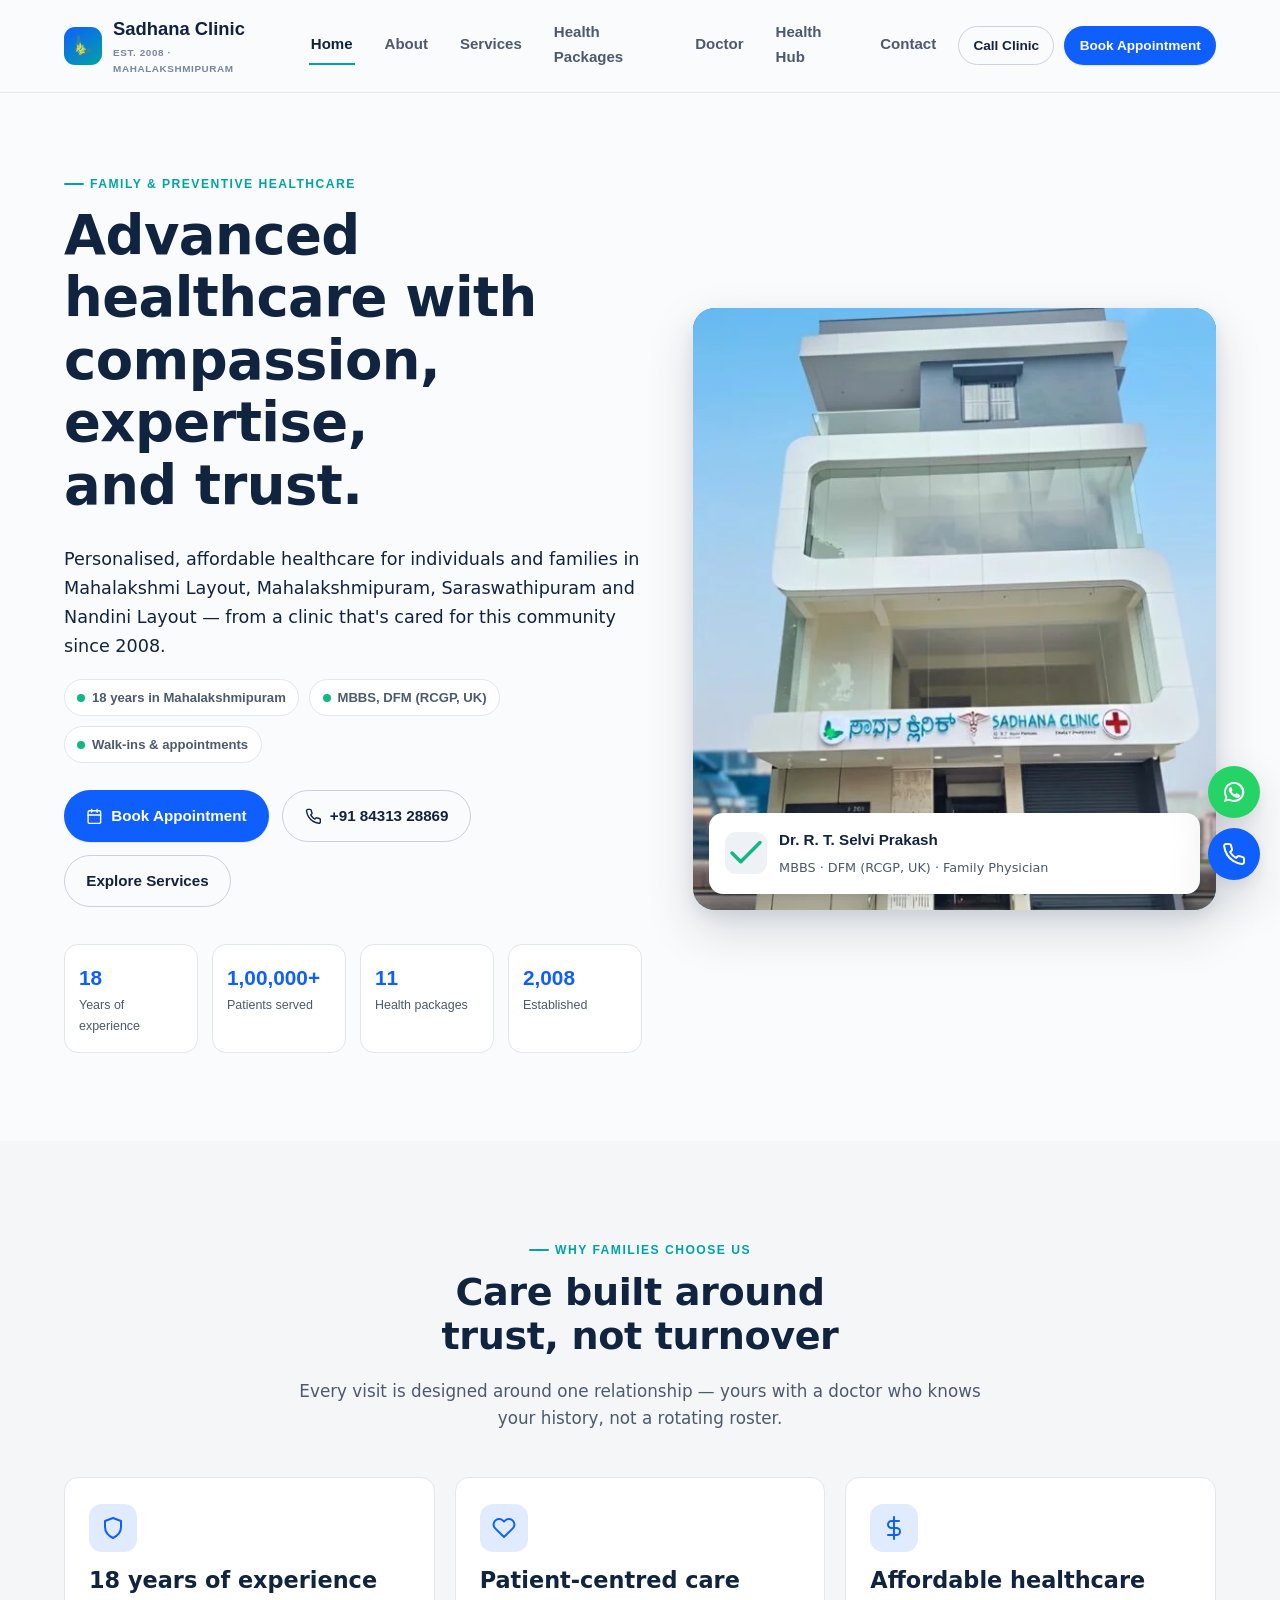
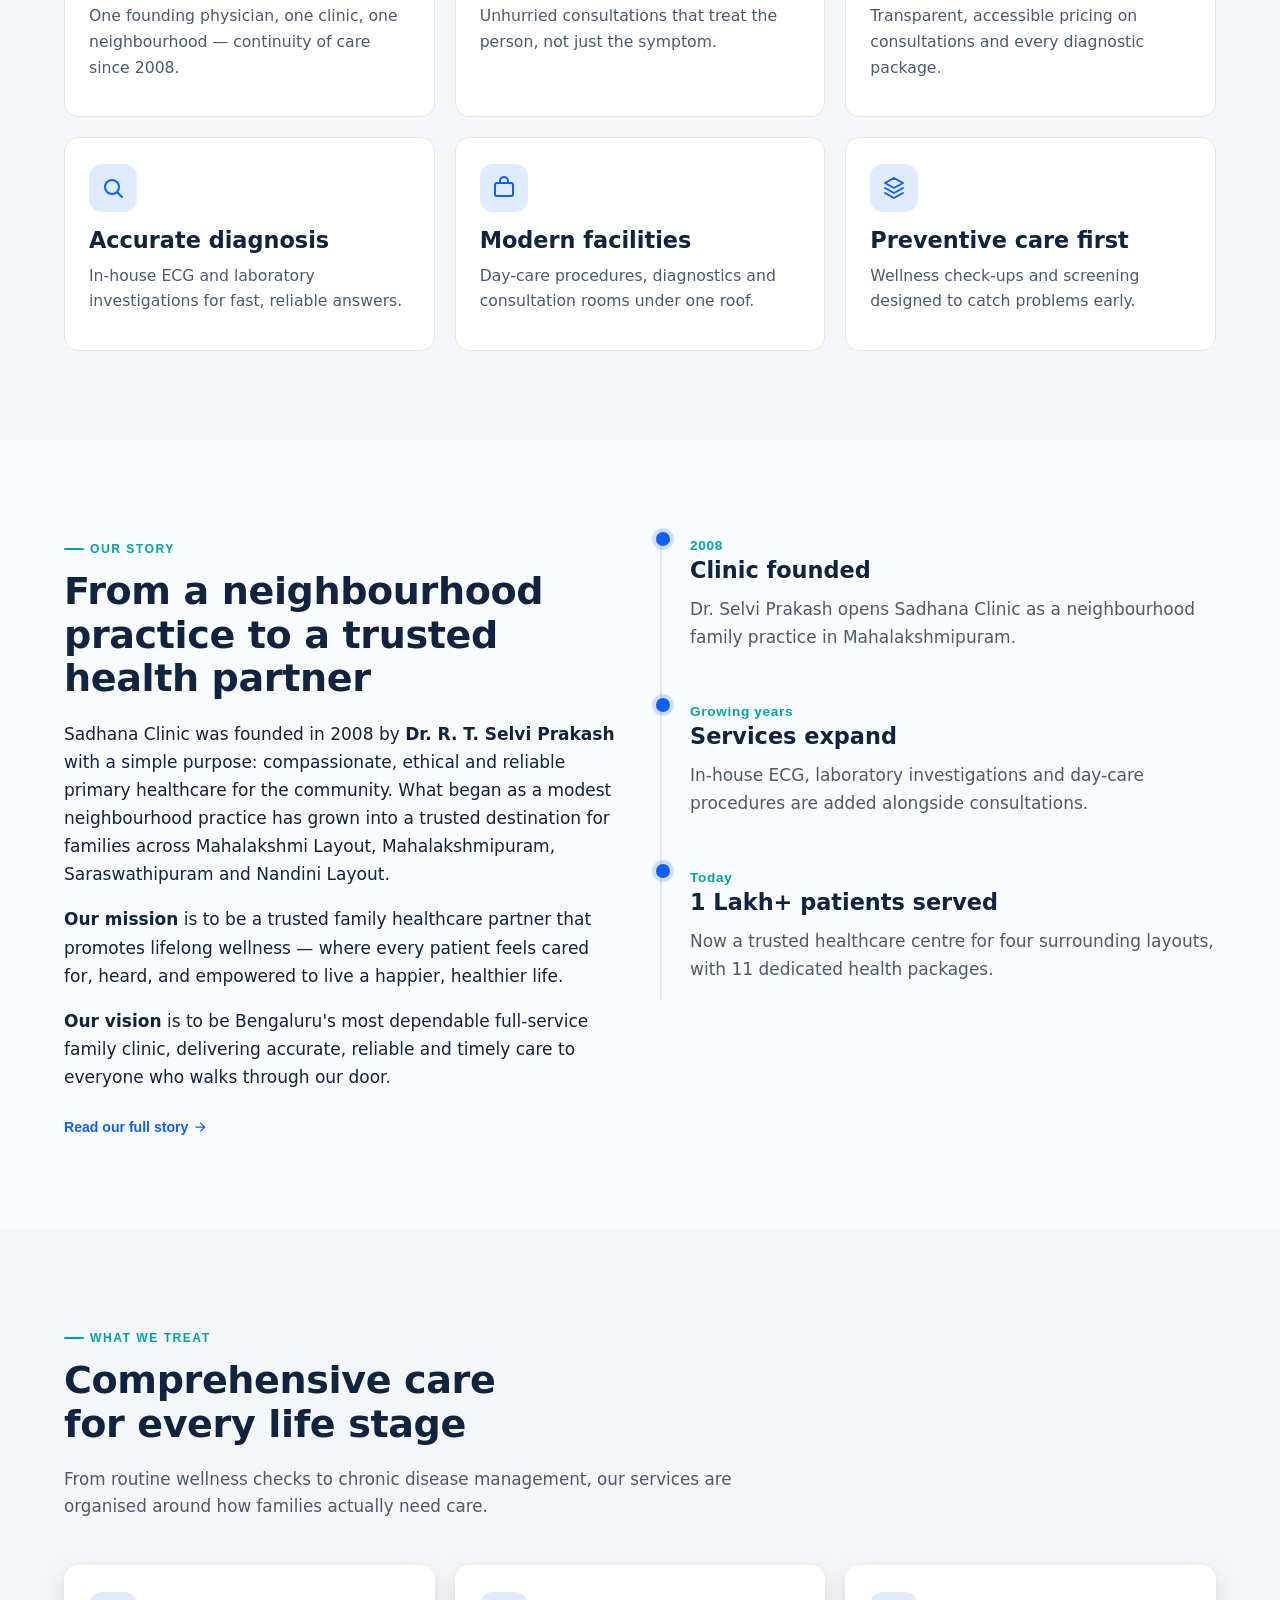
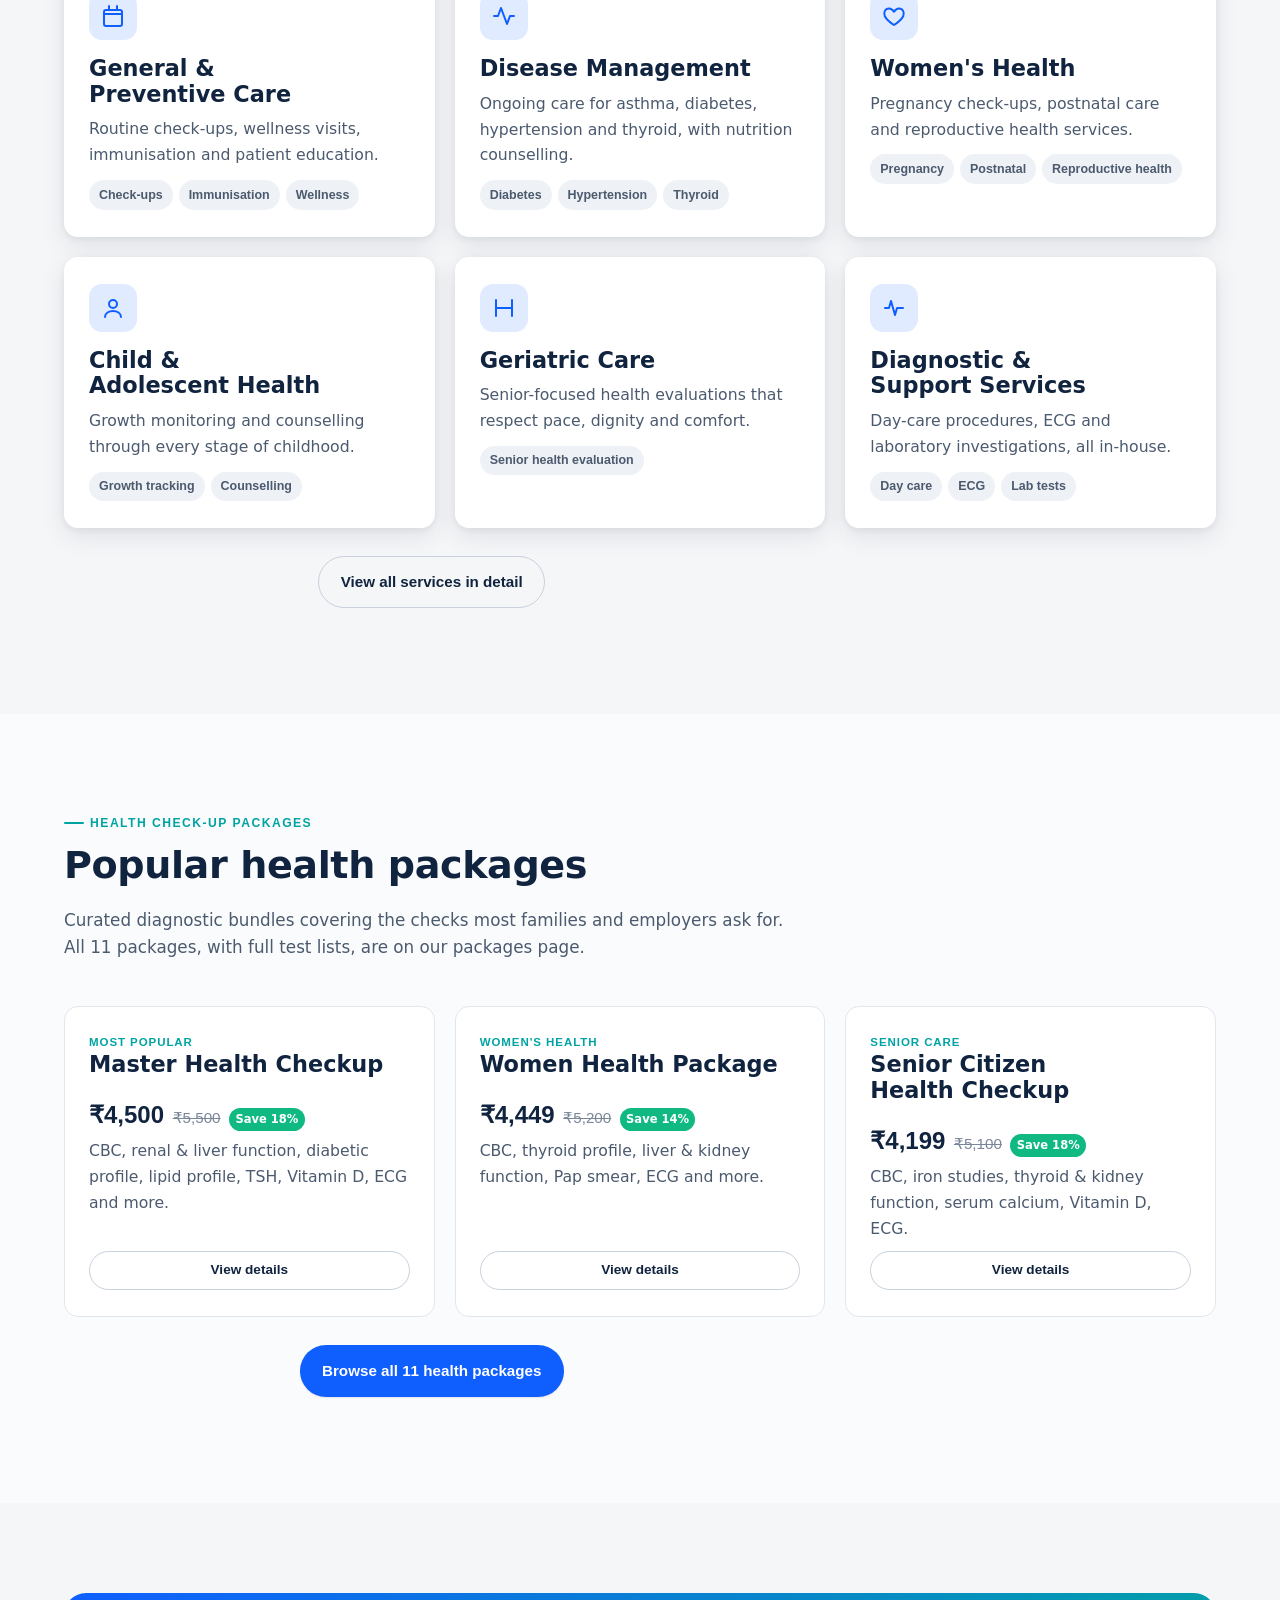
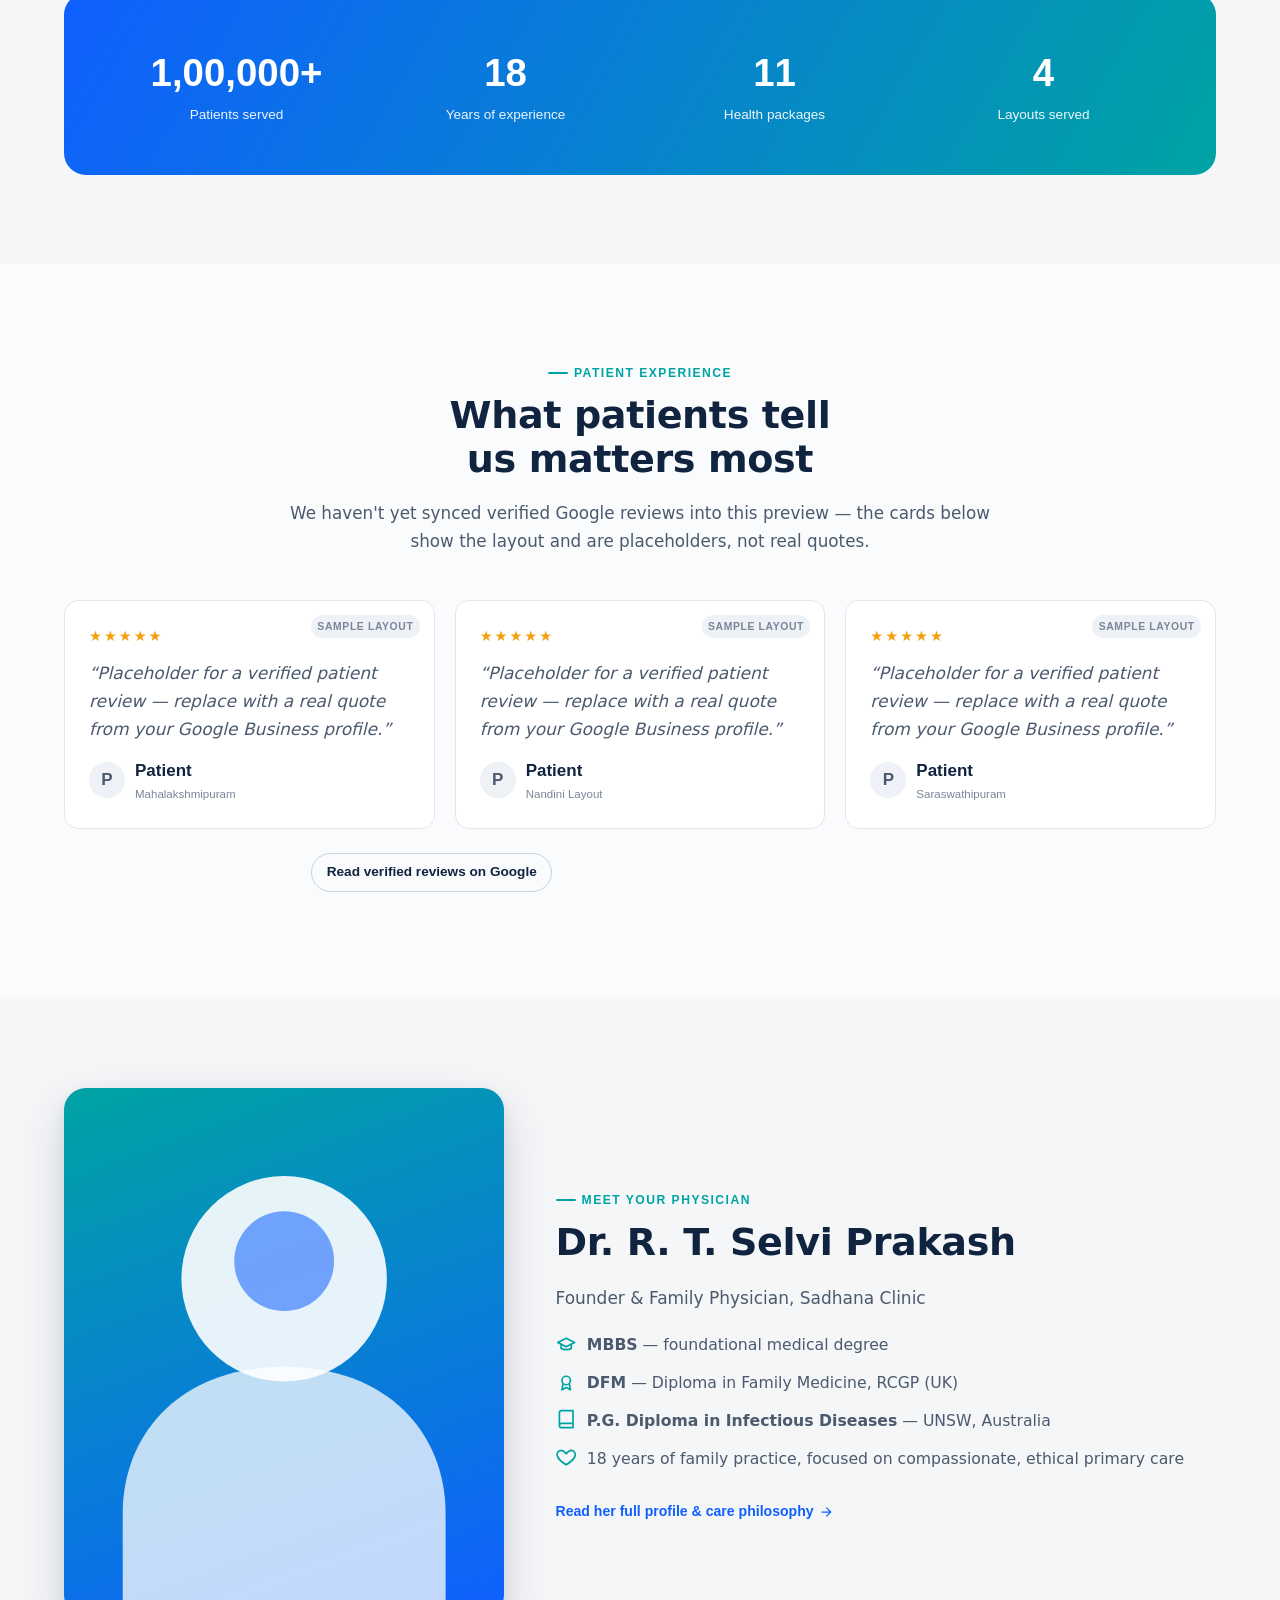
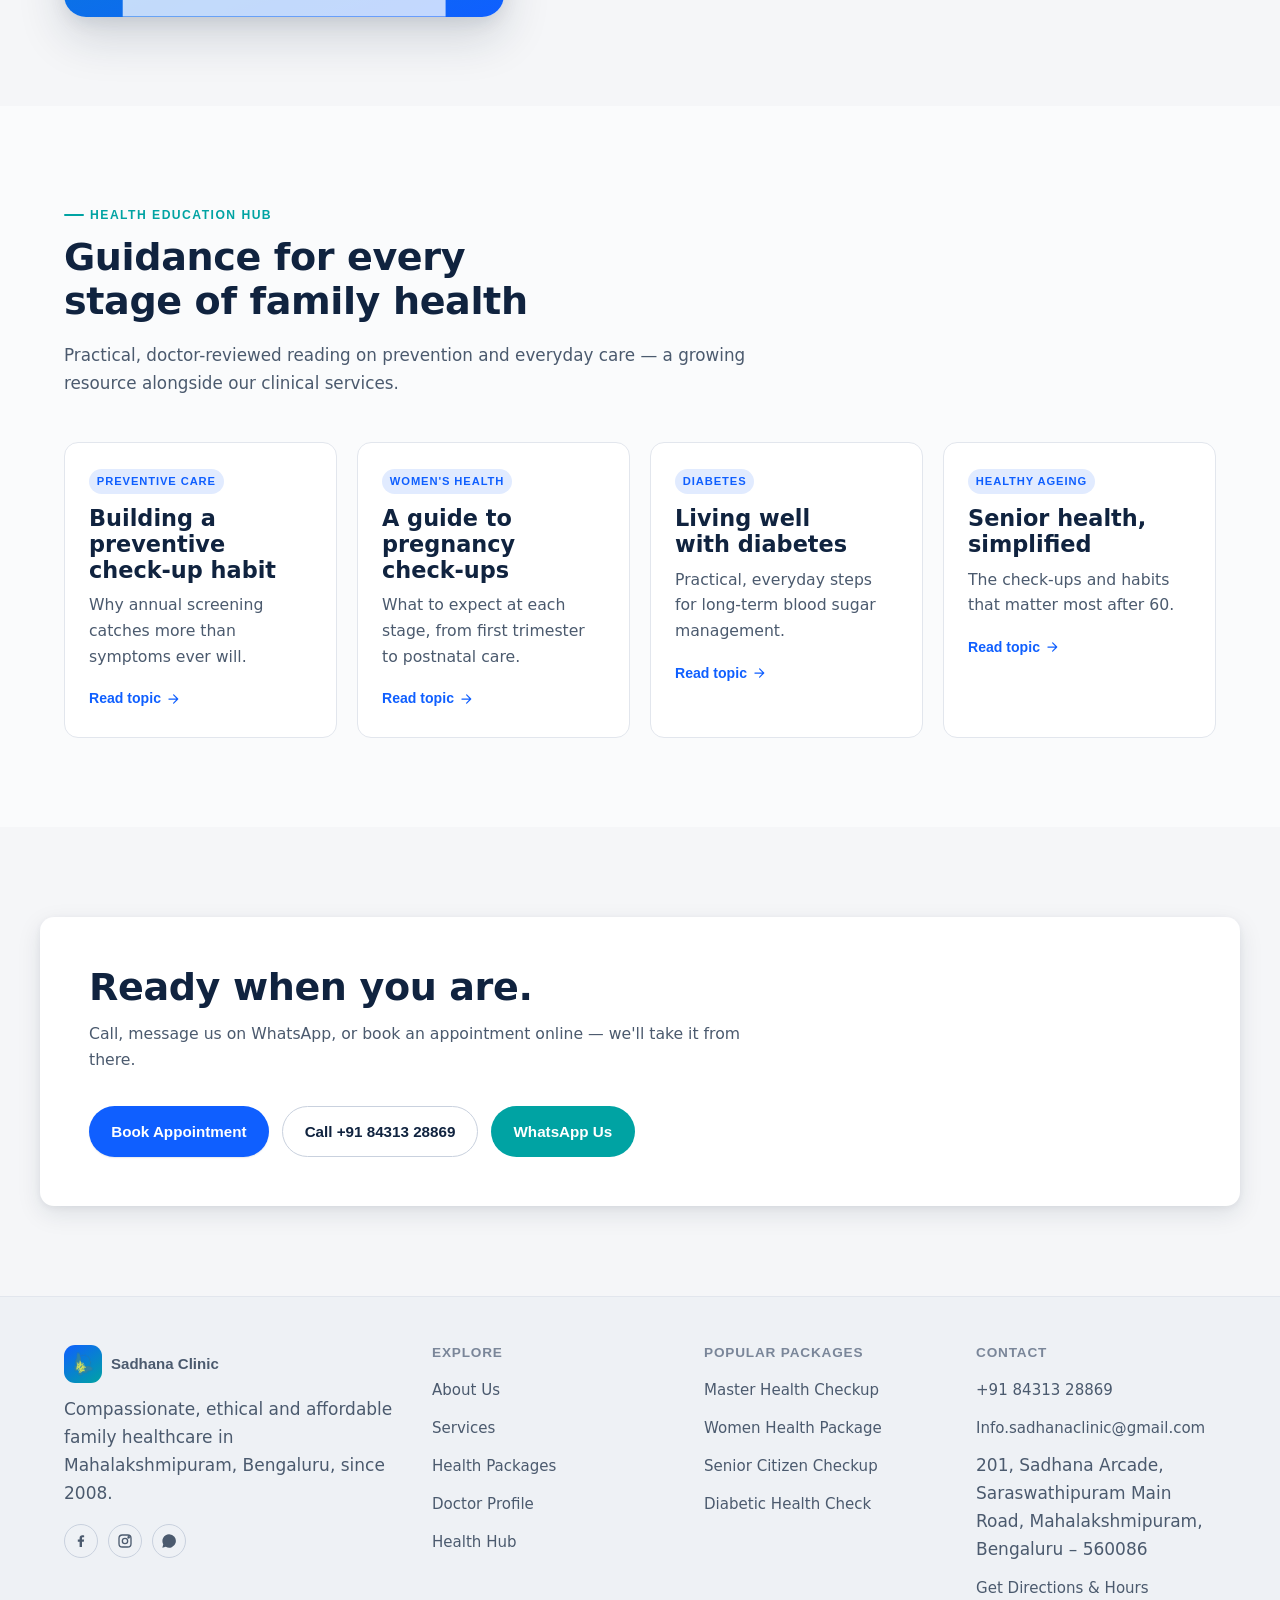
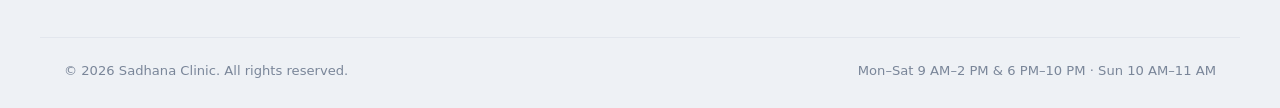
==== commit c6175bbc: "Add files via upload" ====
--- a/index.html
+++ b/index.html
@@ -3,6 +3,8 @@
 <head>
 <meta charset="utf-8">
 <meta name="viewport" content="width=device-width, initial-scale=1">
+<link rel="icon" href="assets/img/logo-mark.webp" type="image/webp">
+<link rel="apple-touch-icon" href="assets/img/logo-mark.webp">
 <title>Sadhana Clinic</title>
 <meta name="description" content="Sadhana Clinic, Mahalakshmipuram, Bengaluru — 18 years of compassionate, affordable family healthcare from Dr. R. T. Selvi Prakash. Book a consultation or health check-up today.">
 <link rel="stylesheet" href="assets/style.css">
@@ -13,9 +15,7 @@
 <header class="site">
   <div class="wrap nav-row">
     <a class="brand" href="index.html">
-      <span class="mark" aria-hidden="true">
-        <svg width="20" height="20" viewBox="0 0 24 24" fill="none" stroke="currentColor" stroke-width="2" stroke-linecap="round" stroke-linejoin="round"><path d="M12 21s-7.5-4.6-10-9.2C.4 8.1 2 4 6 4c2.3 0 3.7 1.2 6 4 2.3-2.8 3.7-4 6-4 4 0 5.6 4.1 4 7.8-2.5 4.6-10 9.2-10 9.2Z"/><path d="M8 12h2l1.2-2.4L12.8 14 14 12h2"/></svg>
-      </span>
+      <span class="mark" aria-hidden="true"><img src="assets/img/logo-mark.webp" alt="" width="24" height="24" style="width:24px;height:24px;object-fit:contain;"></span>
       <span>Sadhana Clinic<small>Est. 2008 · Mahalakshmipuram</small></span>
     </a>
     <button class="nav-toggle" aria-label="Toggle menu" aria-expanded="false">
@@ -79,25 +79,8 @@
         <div class="stat"><div class="num tabular"><span data-count="2008">2008</span></div><div class="lbl">Established</div></div>
       </div>
     </div>
-    <div class="hero-visual" role="img" aria-label="Illustration representing compassionate family healthcare at Sadhana Clinic">
-      <svg viewBox="0 0 400 460" xmlns="http://www.w3.org/2000/svg" aria-hidden="true">
-        <defs>
-          <linearGradient id="g1" x1="0" y1="0" x2="1" y2="1">
-            <stop offset="0" stop-color="#ffffff" stop-opacity=".16"/>
-            <stop offset="1" stop-color="#ffffff" stop-opacity="0"/>
-          </linearGradient>
-        </defs>
-        <rect width="400" height="460" fill="url(#g1)"/>
-        <circle cx="200" cy="150" r="86" fill="#ffffff" opacity=".14"/>
-        <circle cx="90" cy="330" r="46" fill="#ffffff" opacity=".12"/>
-        <circle cx="330" cy="360" r="30" fill="#ffffff" opacity=".16"/>
-        <g stroke="#ffffff" stroke-width="6" stroke-linecap="round" opacity=".9" fill="none">
-          <path d="M120 170h60l14-34 20 60 16-40 10 14h58"/>
-        </g>
-        <g fill="#ffffff">
-          <circle cx="200" cy="150" r="8"/>
-        </g>
-      </svg>
+    <div class="hero-visual">
+      <img src="assets/img/clinic-storefront.webp" alt="The Sadhana Clinic building on Saraswathipuram Main Road, Mahalakshmipuram, Bengaluru" style="width:100%;height:100%;object-fit:cover;object-position:center 30%;">
       <div class="hero-float-card">
         <span class="ic" aria-hidden="true">
           <svg width="22" height="22" viewBox="0 0 24 24" fill="none" stroke="currentColor" stroke-width="2" stroke-linecap="round" stroke-linejoin="round"><path d="M20 6 9 17l-5-5"/></svg>
@@ -366,7 +349,7 @@
   <div class="wrap foot-grid">
     <div>
       <a class="brand" href="index.html" style="margin-bottom:12px;">
-        <span class="mark" aria-hidden="true"><svg width="20" height="20" viewBox="0 0 24 24" fill="none" stroke="currentColor" stroke-width="2" stroke-linecap="round" stroke-linejoin="round"><path d="M12 21s-7.5-4.6-10-9.2C.4 8.1 2 4 6 4c2.3 0 3.7 1.2 6 4 2.3-2.8 3.7-4 6-4 4 0 5.6 4.1 4 7.8-2.5 4.6-10 9.2-10 9.2Z"/></svg></span>
+        <span class="mark" aria-hidden="true"><img src="assets/img/logo-mark.webp" alt="" width="24" height="24" style="width:24px;height:24px;object-fit:contain;"></span>
         <span>Sadhana Clinic</span>
       </a>
       <p class="muted" style="max-width:38ch">Compassionate, ethical and affordable family healthcare in Mahalakshmipuram, Bengaluru, since 2008.</p>
--- a/assets/style.css
+++ b/assets/style.css
@@ -0,0 +1,412 @@
+/* ============================================================
+   Sadhana Clinic — Design System
+   Palette: Medical Blue / Healthcare Teal / Emerald
+   Type: Manrope (display) + Source Sans Pro (body) + Inter (data/UI)
+   ============================================================ */
+
+@import url('https://fonts.googleapis.com/css2?family=Manrope:wght@500;600;700;800&family=Source+Sans+Pro:ital,wght@0,400;0,600;0,700;1,400&family=Inter:wght@500;600;700&display=swap');
+
+:root{
+  /* ---- brand colors (fixed across themes) ---- */
+  --brand-blue: #0F5FFF;
+  --brand-blue-dim: #0B47C2;
+  --brand-teal: #00A3A3;
+  --brand-emerald: #10B981;
+  --brand-amber: #F59E0B;
+  --brand-rose: #E11D48;
+
+  /* ---- light theme tokens ---- */
+  --surface: #FAFBFC;
+  --surface-alt: #F5F6F8;
+  --surface-card: #FFFFFF;
+  --surface-sunken: #EEF1F5;
+  --border: #E2E6ED;
+  --border-strong: #C9D1DE;
+
+  --ink: #10233F;
+  --ink-soft: #4B5A6E;
+  --ink-faint: #7A8699;
+
+  --accent: var(--brand-blue);
+  --accent-ink: #FFFFFF;
+  --accent-2: var(--brand-teal);
+  --accent-3: var(--brand-emerald);
+
+  --success: #0E8F5F;
+  --warning: #B36B00;
+  --error: #C81E45;
+  --info: var(--brand-blue);
+
+  --shadow-sm: 0 1px 2px rgba(16,35,63,.06), 0 1px 1px rgba(16,35,63,.04);
+  --shadow-md: 0 8px 24px rgba(16,35,63,.10), 0 2px 6px rgba(16,35,63,.06);
+  --shadow-lg: 0 20px 48px rgba(16,35,63,.16), 0 6px 16px rgba(16,35,63,.08);
+
+  --radius-sm: 8px;
+  --radius-md: 14px;
+  --radius-lg: 22px;
+  --radius-pill: 999px;
+
+  --max-width: 1200px;
+  color-scheme: light;
+}
+
+@media (prefers-color-scheme: dark){
+  :root:not([data-theme="light"]){
+    --surface: #0B1220;
+    --surface-alt: #0F1A2B;
+    --surface-card: #131F33;
+    --surface-sunken: #0A0F1A;
+    --border: #223049;
+    --border-strong: #2E3F5C;
+
+    --ink: #EAF0FA;
+    --ink-soft: #AAB7CC;
+    --ink-faint: #7C8AA3;
+
+    --accent: #5C93FF;
+    --accent-ink: #05122B;
+    --accent-2: #2FD1D1;
+    --accent-3: #34D399;
+
+    --success: #34D399;
+    --warning: #F6B93B;
+    --error: #FB7185;
+    --info: #5C93FF;
+
+    --shadow-sm: 0 1px 2px rgba(0,0,0,.35);
+    --shadow-md: 0 10px 28px rgba(0,0,0,.45);
+    --shadow-lg: 0 24px 56px rgba(0,0,0,.55);
+    color-scheme: dark;
+  }
+}
+:root[data-theme="dark"]{
+  --surface: #0B1220;
+  --surface-alt: #0F1A2B;
+  --surface-card: #131F33;
+  --surface-sunken: #0A0F1A;
+  --border: #223049;
+  --border-strong: #2E3F5C;
+
+  --ink: #EAF0FA;
+  --ink-soft: #AAB7CC;
+  --ink-faint: #7C8AA3;
+
+  --accent: #5C93FF;
+  --accent-ink: #05122B;
+  --accent-2: #2FD1D1;
+  --accent-3: #34D399;
+
+  --success: #34D399;
+  --warning: #F6B93B;
+  --error: #FB7185;
+  --info: #5C93FF;
+
+  --shadow-sm: 0 1px 2px rgba(0,0,0,.35);
+  --shadow-md: 0 10px 28px rgba(0,0,0,.45);
+  --shadow-lg: 0 24px 56px rgba(0,0,0,.55);
+  color-scheme: dark;
+}
+
+*{ box-sizing: border-box; }
+html{ scroll-behavior: smooth; }
+body{
+  margin: 0;
+  background: var(--surface);
+  color: var(--ink);
+  font-family: 'Source Sans Pro', system-ui, -apple-system, Segoe UI, sans-serif;
+  font-size: 17px;
+  line-height: 1.65;
+  -webkit-font-smoothing: antialiased;
+}
+img{ max-width: 100%; display:block; }
+a{ color: var(--accent); text-decoration: none; }
+h1,h2,h3,h4{
+  font-family: 'Manrope', system-ui, sans-serif;
+  color: var(--ink);
+  line-height: 1.15;
+  margin: 0 0 .5em;
+  text-wrap: balance;
+  font-weight: 700;
+}
+h1{ font-size: clamp(2.1rem, 3.4vw + 1rem, 3.4rem); font-weight: 800; letter-spacing: -.01em; }
+h2{ font-size: clamp(1.7rem, 1.6vw + 1.1rem, 2.5rem); font-weight: 800; letter-spacing: -.01em; }
+h3{ font-size: clamp(1.2rem, .6vw + 1rem, 1.4rem); }
+p{ margin: 0 0 1em; max-width: 68ch; }
+.tabular{ font-variant-numeric: tabular-nums; font-family: 'Inter', system-ui, sans-serif; }
+.eyebrow{
+  font-family: 'Inter', sans-serif; font-weight: 700; font-size: .76rem;
+  letter-spacing: .12em; text-transform: uppercase; color: var(--accent-2);
+  display:inline-flex; align-items:center; gap:.5em; margin-bottom: .9em;
+}
+.eyebrow::before{ content:""; width: 20px; height: 2px; background: var(--accent-2); border-radius: 2px; }
+
+:focus-visible{ outline: 3px solid var(--accent); outline-offset: 2px; border-radius: 4px; }
+.skip-link{
+  position:absolute; left:-999px; top:auto; background:var(--accent); color:var(--accent-ink);
+  padding:.75em 1.2em; z-index:200; border-radius:0 0 8px 0;
+}
+.skip-link:focus{ left:0; top:0; }
+
+.wrap{ max-width: var(--max-width); margin: 0 auto; padding-inline: 24px; }
+section{ padding-block: clamp(48px, 7vw, 96px); }
+.band-alt{ background: var(--surface-alt); }
+.band-sunken{ background: var(--surface-sunken); }
+
+/* ---------------- Header / Nav ---------------- */
+header.site{
+  position: sticky; top:0; z-index: 100;
+  background: color-mix(in srgb, var(--surface) 88%, transparent);
+  backdrop-filter: blur(10px);
+  border-bottom: 1px solid var(--border);
+}
+.nav-row{ display:flex; align-items:center; justify-content:space-between; gap: 20px; padding-block: 14px; }
+.brand{ display:flex; align-items:center; gap:.6em; font-family:'Manrope',sans-serif; font-weight:800; font-size:1.15rem; color:var(--ink); }
+.brand .mark{
+  width:38px; height:38px; border-radius: 11px;
+  background: linear-gradient(145deg, var(--brand-blue), var(--brand-teal));
+  display:flex; align-items:center; justify-content:center; color:#fff; flex:none;
+}
+.brand small{ display:block; font-family:'Inter',sans-serif; font-weight:600; font-size:.62rem; color: var(--ink-faint); letter-spacing:.06em; text-transform:uppercase; }
+
+nav.primary{ display:flex; align-items:center; gap: 28px; }
+nav.primary a{
+  font-family:'Inter',sans-serif; font-weight:600; font-size:.94rem; color: var(--ink-soft);
+  padding: 6px 2px; border-bottom: 2px solid transparent;
+}
+nav.primary a:hover, nav.primary a[aria-current="page"]{ color: var(--ink); border-color: var(--accent-2); }
+.nav-cta{ display:flex; align-items:center; gap:10px; }
+.nav-toggle{ display:none; background:none; border:1px solid var(--border-strong); border-radius:10px; padding:8px 10px; color:var(--ink); }
+
+@media (max-width: 880px){
+  nav.primary{
+    position:fixed; inset: 62px 0 auto 0; background: var(--surface); border-bottom:1px solid var(--border);
+    flex-direction:column; align-items:flex-start; padding: 10px 24px 20px; gap: 4px;
+    transform: translateY(-8px); opacity:0; pointer-events:none; transition:.18s ease;
+    box-shadow: var(--shadow-md);
+  }
+  nav.primary.open{ transform:none; opacity:1; pointer-events:auto; }
+  nav.primary a{ padding: 10px 0; width:100%; border-bottom: 1px solid var(--border); }
+  .nav-toggle{ display:inline-flex; }
+  .nav-cta .btn.ghost{ display:none; }
+}
+
+/* ---------------- Buttons ---------------- */
+.btn{
+  display:inline-flex; align-items:center; justify-content:center; gap:.55em;
+  font-family:'Inter',sans-serif; font-weight:600; font-size:.95rem;
+  padding: .8em 1.4em; border-radius: var(--radius-pill); border: 1px solid transparent;
+  cursor:pointer; white-space:nowrap; transition:.15s ease;
+}
+.btn.primary{ background: var(--accent); color: var(--accent-ink); box-shadow: var(--shadow-sm); }
+.btn.primary:hover{ background: var(--brand-blue-dim); transform: translateY(-1px); }
+@media (prefers-color-scheme: dark){ :root:not([data-theme="light"]) .btn.primary:hover{ background: var(--accent); filter:brightness(1.12); } }
+:root[data-theme="dark"] .btn.primary:hover{ background: var(--accent); filter:brightness(1.12); }
+.btn.ghost{ background: transparent; border-color: var(--border-strong); color: var(--ink); }
+.btn.ghost:hover{ border-color: var(--accent); color: var(--accent); }
+.btn.teal{ background: var(--accent-2); color:#fff; }
+.btn.teal:hover{ filter:brightness(1.08); transform: translateY(-1px); }
+.btn.sm{ padding:.55em 1.05em; font-size:.85rem; }
+.btn svg{ width:1.1em; height:1.1em; flex:none; }
+
+/* ---------------- Hero ---------------- */
+.hero{ padding-block: clamp(40px,6vw,72px) clamp(48px,7vw,88px); }
+.hero-grid{ display:grid; grid-template-columns: 1.05fr .95fr; gap: clamp(24px,4vw,56px); align-items:center; }
+@media (max-width: 900px){ .hero-grid{ grid-template-columns: 1fr; } }
+.hero-badges{ display:flex; flex-wrap:wrap; gap:.6em; margin: 1.1em 0 1.4em; }
+.pill{
+  display:inline-flex; align-items:center; gap:.5em; font-family:'Inter',sans-serif; font-weight:600; font-size:.82rem;
+  color: var(--ink-soft); background: var(--surface-card); border:1px solid var(--border);
+  padding:.5em .95em; border-radius: var(--radius-pill);
+}
+.pill .dot{ width:8px; height:8px; border-radius:50%; background: var(--accent-3); flex:none; }
+.hero-ctas{ display:flex; flex-wrap:wrap; gap:.8em; margin-top: 1.6em; }
+
+.hero-stats{ display:grid; grid-template-columns: repeat(4,1fr); gap: 14px; margin-top: 2.2em; }
+@media (max-width:640px){ .hero-stats{ grid-template-columns: repeat(2,1fr);} }
+.stat{ background: var(--surface-card); border:1px solid var(--border); border-radius: var(--radius-md); padding: 16px 14px; text-align:left; }
+.stat .num{ font-family:'Manrope',sans-serif; font-weight:800; font-size: clamp(1.3rem,1.6vw,1.7rem); color: var(--accent); }
+.stat .lbl{ font-size:.78rem; color: var(--ink-soft); font-family:'Inter',sans-serif; }
+
+.hero-visual{
+  position:relative; border-radius: var(--radius-lg); overflow:hidden; aspect-ratio: 4/4.6;
+  background: linear-gradient(160deg, var(--brand-blue) 0%, var(--brand-teal) 100%);
+  box-shadow: var(--shadow-lg);
+}
+.hero-visual svg{ width:100%; height:100%; }
+.hero-float-card{
+  position:absolute; left:16px; right:16px; bottom:16px; background: var(--surface-card);
+  border-radius: var(--radius-md); padding: 14px 16px; box-shadow: var(--shadow-md);
+  display:flex; align-items:center; gap:12px;
+}
+.hero-float-card .ic{ width:42px; height:42px; border-radius:11px; background: var(--surface-sunken); display:flex; align-items:center; justify-content:center; color:var(--accent-3); flex:none; }
+.hero-float-card strong{ display:block; font-family:'Manrope',sans-serif; font-size:.95rem; }
+.hero-float-card span{ font-size:.8rem; color:var(--ink-soft); }
+
+/* ---------------- Section heading ---------------- */
+.section-head{ max-width: 720px; margin-bottom: clamp(28px,4vw,44px); }
+.section-head.center{ margin-inline:auto; text-align:center; }
+.section-head p{ color: var(--ink-soft); font-size: 1.05rem; }
+
+/* ---------------- Cards / Grids ---------------- */
+.grid{ display:grid; gap: 20px; }
+.grid.cols-3{ grid-template-columns: repeat(3,1fr); }
+.grid.cols-4{ grid-template-columns: repeat(4,1fr); }
+.grid.cols-6{ grid-template-columns: repeat(6,1fr); }
+@media (max-width: 980px){ .grid.cols-3,.grid.cols-4{ grid-template-columns: repeat(2,1fr);} .grid.cols-6{grid-template-columns:repeat(3,1fr);} }
+@media (max-width: 620px){ .grid.cols-3,.grid.cols-4,.grid.cols-6{ grid-template-columns: 1fr; } }
+
+.card{ background: var(--surface-card); border:1px solid var(--border); border-radius: var(--radius-md); padding: 26px 24px; }
+.card.raised{ box-shadow: var(--shadow-md); border-color: transparent; }
+.card .ic{
+  width:48px; height:48px; border-radius:13px; display:flex; align-items:center; justify-content:center;
+  background: color-mix(in srgb, var(--accent) 12%, transparent); color: var(--accent); margin-bottom: 16px;
+}
+.card.teal .ic{ background: color-mix(in srgb, var(--accent-2) 14%, transparent); color: var(--accent-2); }
+.card h3{ margin-bottom:.4em; }
+.card p{ color: var(--ink-soft); font-size:.98rem; margin-bottom: .6em; }
+.card ul.chips{ list-style:none; margin:12px 0 0; padding:0; display:flex; flex-wrap:wrap; gap:6px; }
+.card ul.chips li{ font-size:.78rem; font-family:'Inter',sans-serif; font-weight:600; color: var(--ink-soft); background: var(--surface-sunken); border-radius: var(--radius-pill); padding:.35em .8em; }
+
+.card-link{ display:inline-flex; align-items:center; gap:.35em; font-family:'Inter',sans-serif; font-weight:700; font-size:.88rem; color: var(--accent); margin-top: 8px; }
+.card-link svg{ width:1em; height:1em; transition:.15s; }
+.card:hover .card-link svg{ transform: translateX(3px); }
+
+/* ---------------- Values / timeline ---------------- */
+.values-grid{ display:grid; grid-template-columns: repeat(3,1fr); gap:18px; }
+@media (max-width:900px){ .values-grid{ grid-template-columns: repeat(2,1fr);} }
+@media (max-width:560px){ .values-grid{ grid-template-columns: 1fr;} }
+
+.timeline{ position:relative; padding-left: 28px; border-left: 2px solid var(--border); display:flex; flex-direction:column; gap: 28px; }
+.timeline .item{ position:relative; }
+.timeline .item::before{
+  content:""; position:absolute; left:-34.5px; top:2px; width:14px; height:14px; border-radius:50%;
+  background: var(--accent); box-shadow: 0 0 0 4px color-mix(in srgb, var(--accent) 18%, transparent);
+}
+.timeline .yr{ font-family:'Inter',sans-serif; font-weight:700; color: var(--accent-2); font-size:.85rem; letter-spacing:.05em; }
+
+/* ---------------- Packages ---------------- */
+.pkg-toolbar{ display:flex; flex-wrap:wrap; gap:10px; align-items:center; margin-bottom: 24px; }
+.chip-filter{
+  font-family:'Inter',sans-serif; font-weight:600; font-size:.85rem; color: var(--ink-soft);
+  background: var(--surface-card); border:1px solid var(--border); padding:.5em 1em; border-radius: var(--radius-pill); cursor:pointer;
+}
+.chip-filter[aria-pressed="true"]{ background: var(--accent); border-color: var(--accent); color: var(--accent-ink); }
+.search-box{
+  margin-left:auto; display:flex; align-items:center; gap:.5em; background: var(--surface-card);
+  border:1px solid var(--border); border-radius: var(--radius-pill); padding:.5em 1em; min-width: 220px;
+}
+.search-box input{ border:none; background:transparent; outline:none; color:var(--ink); font:inherit; width:100%; }
+.search-box svg{ width:1.1em; height:1.1em; color: var(--ink-faint); flex:none; }
+
+.pkg-card{ display:flex; flex-direction:column; }
+.pkg-card .cat{ font-family:'Inter',sans-serif; font-weight:700; font-size:.72rem; letter-spacing:.08em; text-transform:uppercase; color: var(--accent-2); }
+.pkg-price{ display:flex; align-items:baseline; gap:.5em; margin: .5em 0 .2em; }
+.pkg-price .now{ font-family:'Manrope',sans-serif; font-weight:800; font-size:1.5rem; color: var(--ink); }
+.pkg-price .was{ font-family:'Inter',sans-serif; text-decoration: line-through; color: var(--ink-faint); font-size:.95rem; }
+.pkg-price .save{ font-size:.72rem; font-weight:700; color:#fff; background: var(--accent-3); padding:.2em .55em; border-radius: var(--radius-pill); }
+.pkg-card ul.tests{ list-style:none; margin: 10px 0 16px; padding:0; display:flex; flex-direction:column; gap:6px; font-size:.88rem; color: var(--ink-soft); }
+.pkg-card ul.tests li{ display:flex; gap:.5em; }
+.pkg-card ul.tests li svg{ width:1.1em; height:1.1em; flex:none; color: var(--accent-3); margin-top:.15em; }
+.pkg-card .btn{ margin-top:auto; }
+
+/* ---------------- Stats band ---------------- */
+.stats-band{ background: linear-gradient(120deg, var(--brand-blue), var(--brand-teal)); color:#fff; border-radius: var(--radius-lg); padding: clamp(28px,4vw,48px); }
+.stats-band .grid{ grid-template-columns: repeat(4,1fr); text-align:center; }
+@media (max-width:700px){ .stats-band .grid{ grid-template-columns: repeat(2,1fr);} }
+.stats-band .num{ font-family:'Manrope',sans-serif; font-weight:800; font-size: clamp(2rem,3vw,2.7rem); }
+.stats-band .lbl{ font-family:'Inter',sans-serif; font-size:.85rem; opacity:.92; }
+
+/* ---------------- Testimonials ---------------- */
+.testi-track{ display:grid; grid-template-columns: repeat(3,1fr); gap:20px; }
+@media (max-width:900px){ .testi-track{ grid-template-columns:1fr; } }
+.testi-card{ background: var(--surface-card); border:1px solid var(--border); border-radius: var(--radius-md); padding:24px; position:relative; }
+.testi-card .stars{ color: var(--brand-amber); letter-spacing:2px; font-size:.9rem; margin-bottom:10px; }
+.testi-card blockquote{ margin:0 0 14px; font-style:italic; color: var(--ink-soft); }
+.testi-card footer{ display:flex; align-items:center; gap:10px; font-family:'Inter',sans-serif; }
+.testi-card .avatar{ width:36px; height:36px; border-radius:50%; background: var(--surface-sunken); display:flex; align-items:center; justify-content:center; font-weight:700; color: var(--ink-soft); }
+.testi-card .tag{ font-size:.72rem; color: var(--ink-faint); }
+.sample-flag{ position:absolute; top:14px; right:14px; font-family:'Inter',sans-serif; font-size:.65rem; font-weight:700; letter-spacing:.06em; text-transform:uppercase; color: var(--ink-faint); background: var(--surface-sunken); padding:.3em .6em; border-radius: var(--radius-pill); }
+
+/* ---------------- Doctor ---------------- */
+.doctor-grid{ display:grid; grid-template-columns: .8fr 1.2fr; gap: clamp(28px,4vw,56px); align-items:center; }
+@media (max-width:880px){ .doctor-grid{ grid-template-columns:1fr; } }
+.doctor-photo{ position:relative; border-radius: var(--radius-lg); overflow:hidden; aspect-ratio: 3/3.6; background: linear-gradient(160deg,var(--brand-teal),var(--brand-blue)); box-shadow: var(--shadow-lg); }
+.doctor-photo svg{ width:100%; height:100%; }
+.credential-list{ list-style:none; margin: 1.2em 0; padding:0; display:flex; flex-direction:column; gap:12px; }
+.credential-list li{ display:flex; gap:.7em; align-items:flex-start; font-size:.98rem; color: var(--ink-soft); }
+.credential-list li svg{ width:1.3em; height:1.3em; flex:none; color: var(--accent-2); margin-top:.1em; }
+
+/* ---------------- FAQ / Health hub ---------------- */
+.hub-card{ display:flex; flex-direction:column; height:100%; }
+.hub-card .tag{ font-family:'Inter',sans-serif; font-size:.7rem; font-weight:700; letter-spacing:.08em; text-transform:uppercase; color: var(--accent); background: color-mix(in srgb, var(--accent) 12%, transparent); padding:.3em .7em; border-radius: var(--radius-pill); align-self:flex-start; margin-bottom:12px; }
+
+/* ---------------- Contact ---------------- */
+.contact-grid{ display:grid; grid-template-columns: 1fr 1fr; gap: clamp(24px,4vw,48px); align-items:start; }
+@media (max-width:900px){ .contact-grid{ grid-template-columns:1fr; } }
+.form-field{ display:flex; flex-direction:column; gap:6px; margin-bottom:16px; }
+.form-field label{ font-family:'Inter',sans-serif; font-weight:600; font-size:.85rem; color: var(--ink); }
+.form-field input, .form-field select, .form-field textarea{
+  font: inherit; padding: .75em .9em; border-radius: var(--radius-sm); border:1px solid var(--border-strong);
+  background: var(--surface-card); color: var(--ink);
+}
+.form-row{ display:grid; grid-template-columns:1fr 1fr; gap:16px; }
+@media (max-width:520px){ .form-row{ grid-template-columns:1fr; } }
+.map-card{ border-radius: var(--radius-lg); overflow:hidden; border:1px solid var(--border); background: var(--surface-card); }
+.map-visual{ aspect-ratio: 16/10; background: var(--surface-sunken); position:relative; }
+.map-visual svg{ width:100%; height:100%; }
+.map-details{ padding: 20px 22px; display:flex; flex-direction:column; gap:14px; }
+.info-row{ display:flex; gap:12px; align-items:flex-start; }
+.info-row .ic{ width:38px; height:38px; border-radius:10px; background: color-mix(in srgb, var(--accent-2) 14%, transparent); color: var(--accent-2); display:flex; align-items:center; justify-content:center; flex:none; }
+.info-row strong{ display:block; font-family:'Manrope',sans-serif; font-size:.95rem; }
+.info-row span{ font-size:.88rem; color: var(--ink-soft); }
+
+/* ---------------- Footer ---------------- */
+footer.site{ background: var(--surface-sunken); border-top:1px solid var(--border); padding-block: 48px 26px; }
+.foot-grid{ display:grid; grid-template-columns: 1.4fr 1fr 1fr 1fr; gap: 32px; }
+@media (max-width:820px){ .foot-grid{ grid-template-columns: 1fr 1fr; } }
+@media (max-width:520px){ .foot-grid{ grid-template-columns: 1fr; } }
+.foot-grid h4{ font-family:'Inter',sans-serif; font-size:.85rem; letter-spacing:.06em; text-transform:uppercase; color: var(--ink-faint); margin-bottom:14px; }
+.foot-grid ul{ list-style:none; margin:0; padding:0; display:flex; flex-direction:column; gap:10px; }
+.foot-grid a{ color: var(--ink-soft); font-size:.94rem; }
+.foot-grid a:hover{ color: var(--accent); }
+.foot-bottom{ margin-top: 36px; padding-top: 22px; border-top:1px solid var(--border); display:flex; flex-wrap:wrap; gap:12px; justify-content:space-between; font-size:.82rem; color: var(--ink-faint); }
+.foot-social{ display:flex; gap:10px; }
+.foot-social a{ width:34px; height:34px; border-radius:50%; border:1px solid var(--border-strong); display:flex; align-items:center; justify-content:center; color: var(--ink-soft); }
+.foot-social a:hover{ color: var(--accent); border-color: var(--accent); }
+
+/* ---------------- Floating action stack ---------------- */
+.floating-stack{ position:fixed; right:20px; bottom:20px; z-index:150; display:flex; flex-direction:column; gap:10px; align-items:flex-end; }
+.fab{
+  width:52px; height:52px; border-radius:50%; display:flex; align-items:center; justify-content:center;
+  color:#fff; box-shadow: var(--shadow-lg); border:none; cursor:pointer;
+}
+.fab.call{ background: var(--brand-blue); }
+.fab.whatsapp{ background: #25D366; }
+.fab svg{ width:24px; height:24px; }
+.mobile-book-bar{ display:none; }
+@media (max-width: 720px){
+  .floating-stack{ right:14px; bottom: 86px; }
+  .mobile-book-bar{
+    display:flex; position:fixed; left:0; right:0; bottom:0; z-index:150; background: var(--surface-card);
+    border-top:1px solid var(--border); padding: 10px 14px; box-shadow: 0 -6px 20px rgba(0,0,0,.08);
+  }
+  .mobile-book-bar .btn{ width:100%; }
+  body{ padding-bottom: 66px; }
+}
+
+/* ---------------- Breadcrumb / page hero (inner pages) ---------------- */
+.page-hero{ padding-block: 44px 40px; background: var(--surface-alt); border-bottom:1px solid var(--border); }
+.breadcrumb{ font-family:'Inter',sans-serif; font-size:.85rem; color: var(--ink-faint); display:flex; gap:.5em; align-items:center; margin-bottom:14px; }
+.breadcrumb a{ color: var(--ink-faint); }
+.breadcrumb a:hover{ color: var(--accent); }
+
+/* ---------------- Utilities ---------------- */
+.mt-0{margin-top:0} .center{text-align:center} .muted{color:var(--ink-soft)}
+.badge-check{ display:inline-flex; align-items:center; gap:.4em; font-size:.85rem; color: var(--success); font-family:'Inter',sans-serif; font-weight:600; }
+.two-col{ display:grid; grid-template-columns: 1fr 1fr; gap: 40px; }
+@media (max-width:820px){ .two-col{ grid-template-columns:1fr; } }
+[hidden]{ display:none !important; }
+
+@media (prefers-reduced-motion: reduce){
+  *{ animation-duration: .001ms !important; animation-iteration-count:1 !important; transition-duration:.001ms !important; scroll-behavior:auto !important; }
+}
